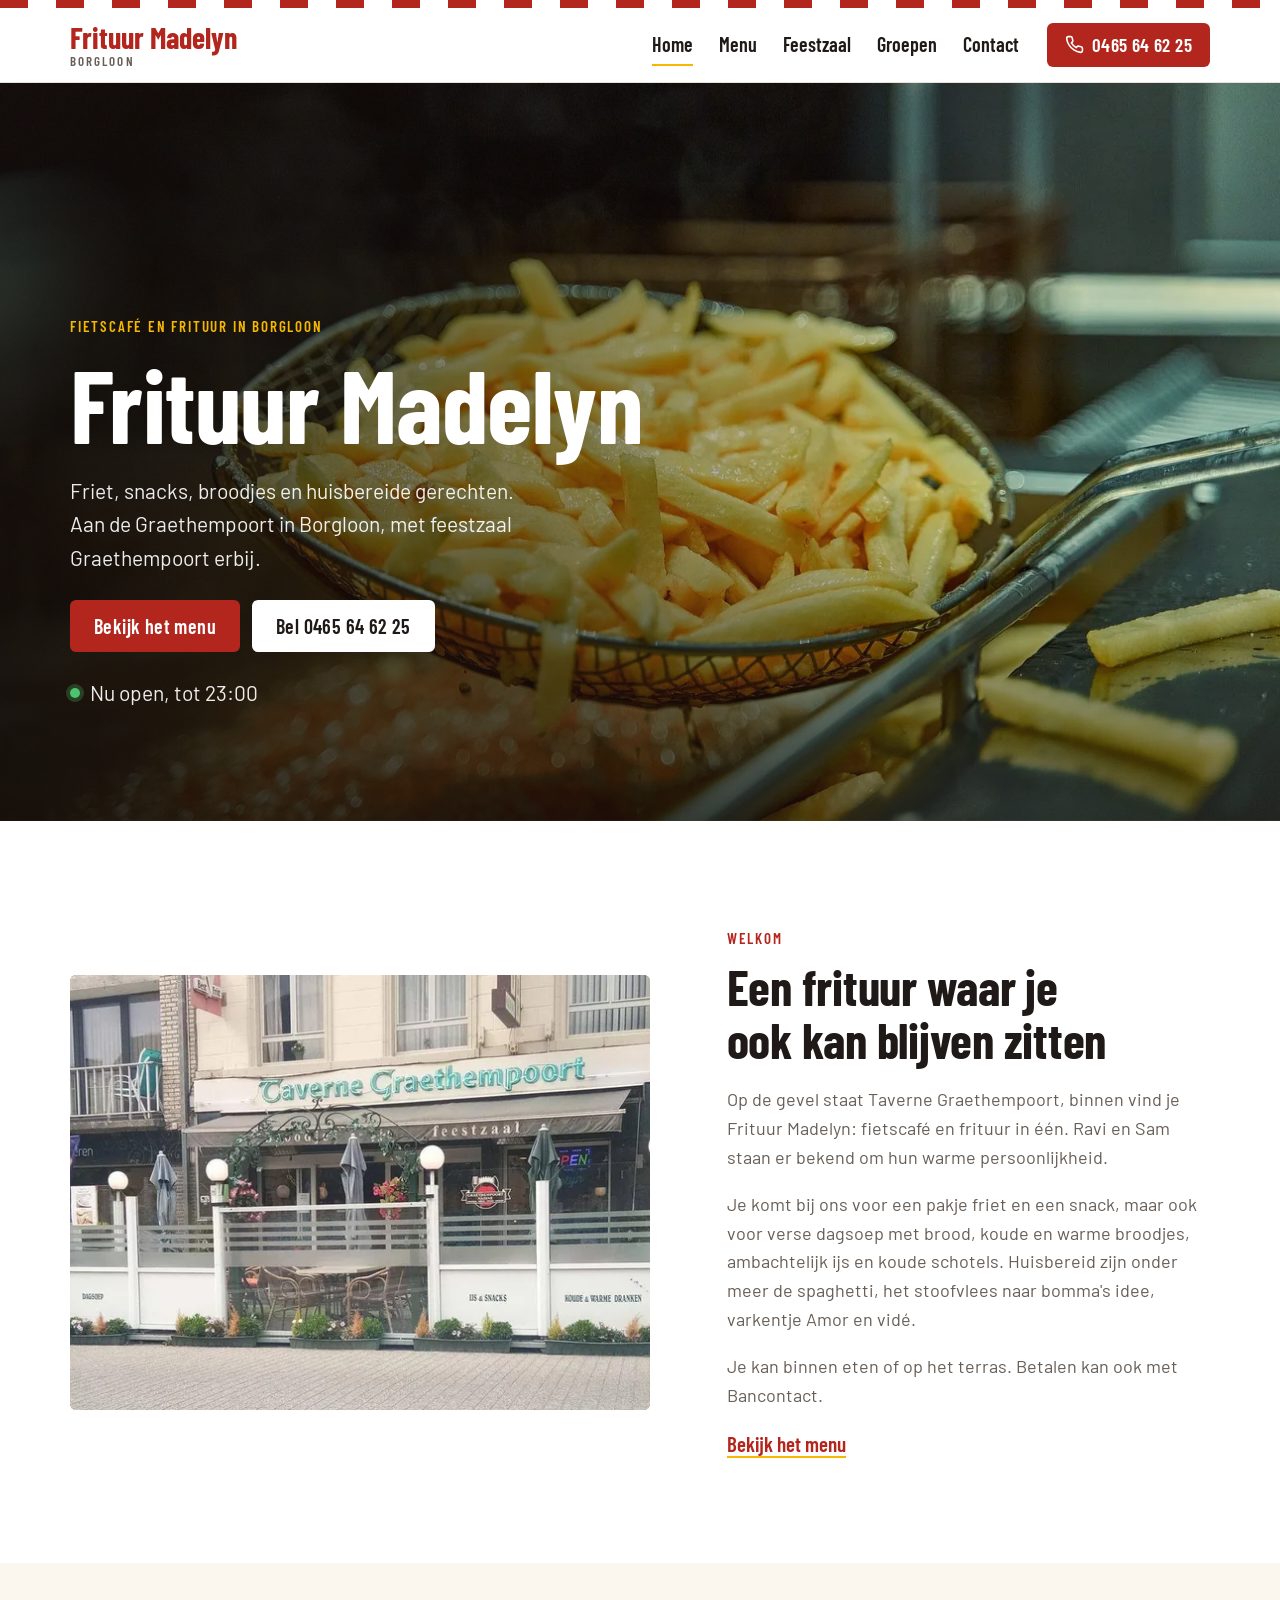
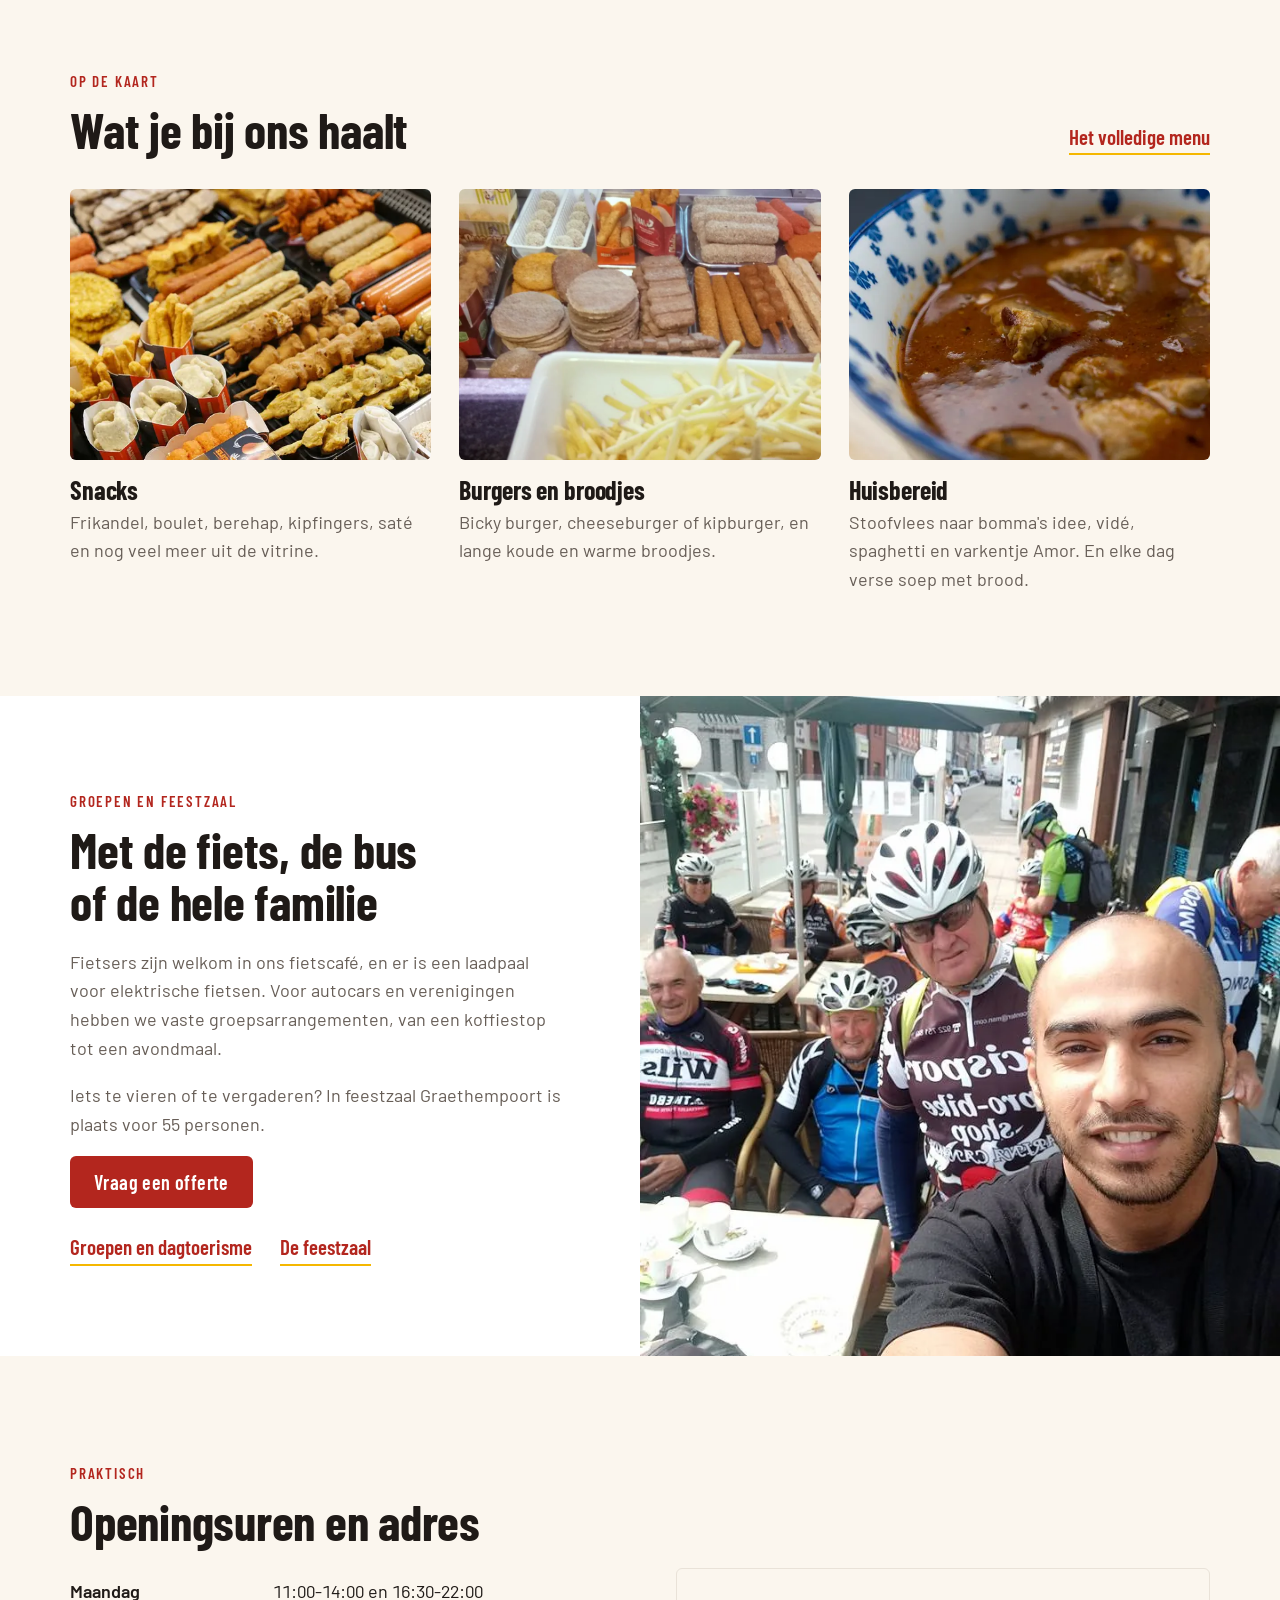
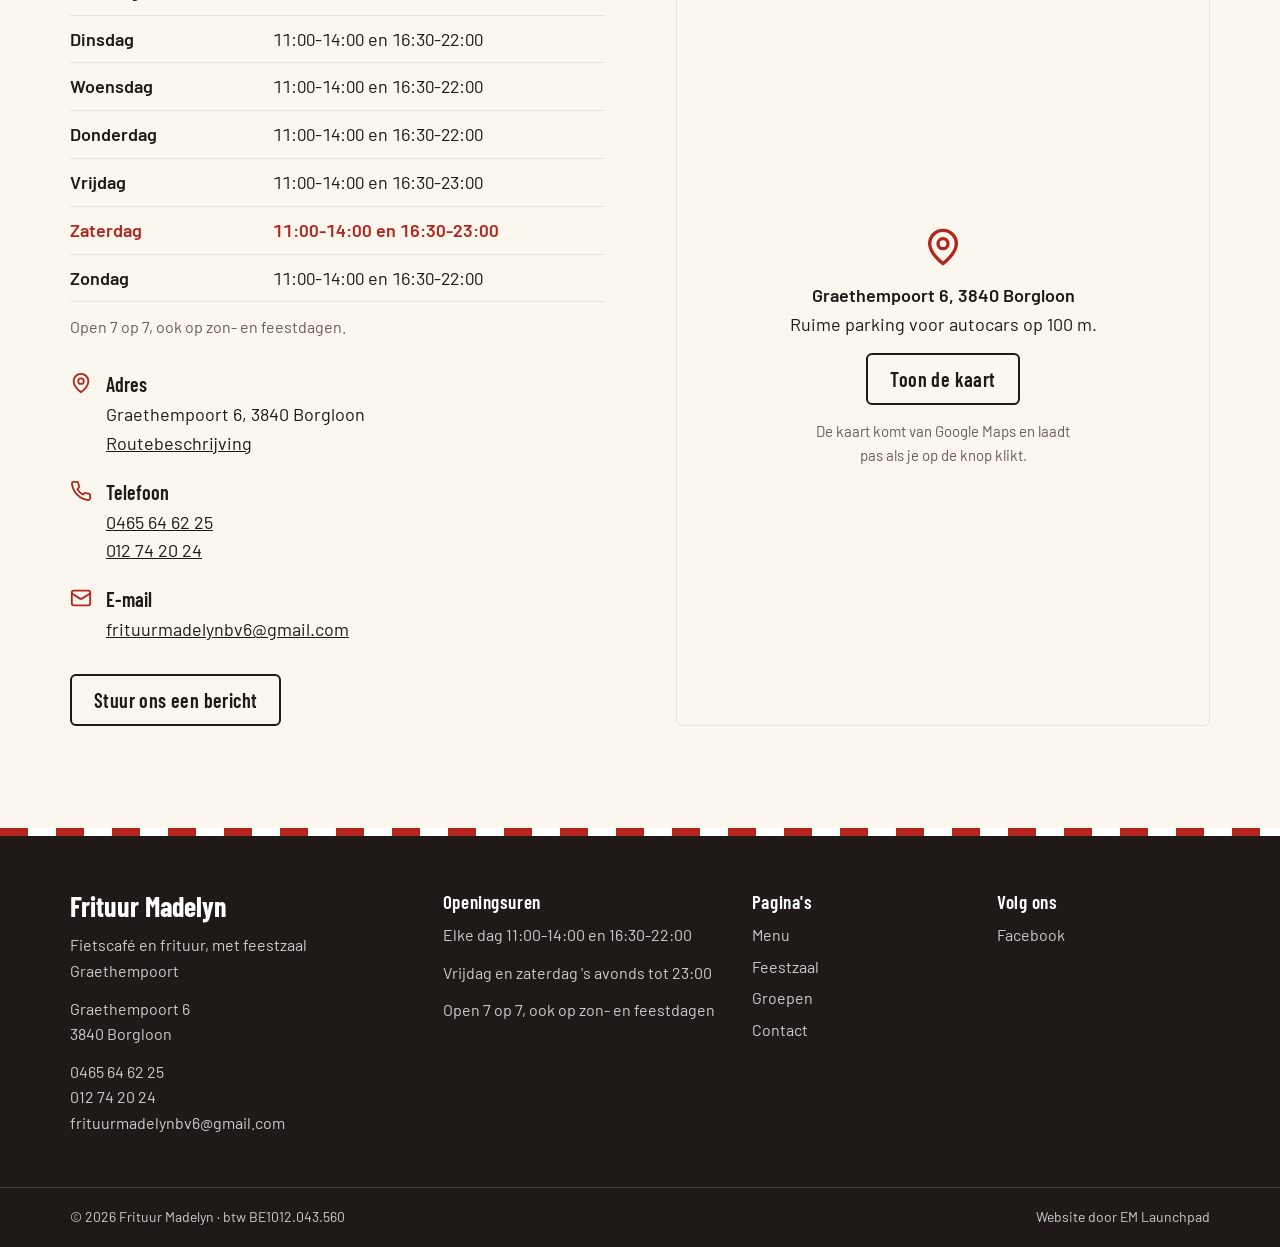
==== index.html @ 1dc6e22a "Make the site ready for go-live on Cloudflare Real details from the current frituurmadelyn.be (phone" ====
<!doctype html>
<html lang="nl-BE">
<head>
<meta charset="utf-8">
<meta name="viewport" content="width=device-width, initial-scale=1">
<title>Frituur Madelyn Borgloon | Fietscafé, frituur en feestzaal</title>
<meta name="description" content="Frituur Madelyn aan de Graethempoort in Borgloon: friet, snacks, broodjes en huisbereide gerechten. Fietscafé, groepen welkom en feestzaal voor 55 personen.">
<link rel="canonical" href="https://frituurmadelyn.be/">
<meta name="theme-color" content="#b3261e">

<meta property="og:type" content="website">
<meta property="og:locale" content="nl_BE">
<meta property="og:site_name" content="Frituur Madelyn">
<meta property="og:title" content="Frituur Madelyn Borgloon">
<meta property="og:description" content="Fietscafé en frituur aan de Graethempoort in Borgloon, met feestzaal Graethempoort.">
<meta property="og:url" content="https://frituurmadelyn.be/">
<meta property="og:image" content="https://frituurmadelyn.be/assets/img/og.jpg">
<meta property="og:image:width" content="1200">
<meta property="og:image:height" content="630">
<meta property="og:image:alt" content="De gevel van Taverne Graethempoort met het terras van Frituur Madelyn in Borgloon">
<meta name="twitter:card" content="summary_large_image">

<link rel="icon" href="/assets/img/favicon.svg" type="image/svg+xml">
<link rel="preload" href="/assets/fonts/barlow-condensed-700.woff2" as="font" type="font/woff2" crossorigin>
<link rel="preload" href="/assets/fonts/barlow-400.woff2" as="font" type="font/woff2" crossorigin>
<link rel="stylesheet" href="/assets/css/styles.css?v=20261026">

<script type="application/ld+json">
{
  "@context": "https://schema.org",
  "@type": "FastFoodRestaurant",
  "@id": "https://frituurmadelyn.be/#frituur",
  "name": "Frituur Madelyn",
  "alternateName": "Taverne Graethempoort",
  "description": "Fietscafé en frituur met feestzaal Graethempoort in Borgloon.",
  "url": "https://frituurmadelyn.be/",
  "telephone": "+32465646225",
  "email": "frituurmadelynbv6@gmail.com",
  "vatID": "BE1012043560",
  "image": "https://frituurmadelyn.be/assets/img/og.jpg",
  "servesCuisine": ["Belgisch", "Frituur"],
  "paymentAccepted": "Bancontact",
  "hasMenu": "https://frituurmadelyn.be/menu",
  "address": {
    "@type": "PostalAddress",
    "streetAddress": "Graethempoort 6",
    "postalCode": "3840",
    "addressLocality": "Borgloon",
    "addressRegion": "Limburg",
    "addressCountry": "BE"
  },
  "geo": { "@type": "GeoCoordinates", "latitude": 50.80338, "longitude": 5.34087 },
  "openingHoursSpecification": [
    { "@type": "OpeningHoursSpecification", "dayOfWeek": ["Monday", "Tuesday", "Wednesday", "Thursday", "Sunday"], "opens": "11:00", "closes": "14:00" },
    { "@type": "OpeningHoursSpecification", "dayOfWeek": ["Monday", "Tuesday", "Wednesday", "Thursday", "Sunday"], "opens": "16:30", "closes": "22:00" },
    { "@type": "OpeningHoursSpecification", "dayOfWeek": ["Friday", "Saturday"], "opens": "11:00", "closes": "14:00" },
    { "@type": "OpeningHoursSpecification", "dayOfWeek": ["Friday", "Saturday"], "opens": "16:30", "closes": "23:00" }
  ],
  "containsPlace": { "@id": "https://frituurmadelyn.be/feestzaal#zaal" },
  "sameAs": ["https://www.facebook.com/Madelyn-Frituur-Borgloon-317933245322579"]
}
</script>
</head>
<body>
<a class="skip" href="#inhoud">Naar de inhoud</a>
<div class="stripe" aria-hidden="true"></div>

<header class="site-header">
  <div class="wrap">
    <a class="logo" href="/">Frituur Madelyn<small>Borgloon</small></a>
    <nav class="nav" id="nav" aria-label="Hoofdmenu">
      <a href="/" aria-current="page">Home</a>
      <a href="/menu">Menu</a>
      <a href="/feestzaal">Feestzaal</a>
      <a href="/groepen">Groepen</a>
      <a href="/contact">Contact</a>
    </nav>
    <a class="btn btn-red header-call" href="tel:+32465646225" aria-label="Bel 0465 64 62 25">
      <svg viewBox="0 0 24 24" fill="none" stroke="currentColor" stroke-width="2" stroke-linecap="round" stroke-linejoin="round" aria-hidden="true"><path d="M22 16.92v3a2 2 0 0 1-2.18 2 19.79 19.79 0 0 1-8.63-3.07 19.5 19.5 0 0 1-6-6 19.79 19.79 0 0 1-3.07-8.67A2 2 0 0 1 4.11 2h3a2 2 0 0 1 2 1.72 12.84 12.84 0 0 0 .7 2.81 2 2 0 0 1-.45 2.11L8.09 9.91a16 16 0 0 0 6 6l1.27-1.27a2 2 0 0 1 2.11-.45 12.84 12.84 0 0 0 2.81.7A2 2 0 0 1 22 16.92z"/></svg>
      <span class="call-long">0465 64 62 25</span><span class="call-short">Bel</span>
    </a>
    <button class="menu-toggle" type="button" aria-controls="nav" aria-expanded="false" aria-label="Menu openen">
      <svg viewBox="0 0 24 24" fill="none" stroke="currentColor" stroke-width="2" stroke-linecap="round" aria-hidden="true"><line x1="4" x2="20" y1="6" y2="6"/><line x1="4" x2="20" y1="12" y2="12"/><line x1="4" x2="20" y1="18" y2="18"/></svg>
    </button>
  </div>
</header>

<main id="inhoud">

  <section class="hero">
    <img src="/assets/img/friet-friteuse-1600.webp"
         srcset="/assets/img/friet-friteuse-800.webp 800w, /assets/img/friet-friteuse-1600.webp 1600w"
         sizes="(max-width: 760px) 180vw, 100vw" width="1600" height="1067"
         alt="Een frietmand vol friet die net uit de friteuse komt" fetchpriority="high">
    <div class="wrap">
      <p class="label">Fietscafé en frituur in Borgloon</p>
      <h1>Frituur Madelyn</h1>
      <p>Friet, snacks, broodjes en huisbereide gerechten. Aan de Graethempoort in Borgloon, met feestzaal Graethempoort erbij.</p>
      <div class="buttons">
        <a class="btn btn-red" href="/menu">Bekijk het menu</a>
        <a class="btn btn-white" href="tel:+32465646225">Bel 0465 64 62 25</a>
      </div>
      <p class="status" data-today><span class="dot" aria-hidden="true"></span><span>Elke dag open, ook op zon- en feestdagen</span></p>
    </div>
  </section>

  <section class="section">
    <div class="wrap intro">
      <div class="photo fade">
        <img src="/assets/img/gevel-graethempoort.webp"
             srcset="/assets/img/gevel-graethempoort-800.webp 800w, /assets/img/gevel-graethempoort.webp 1100w"
             sizes="(max-width: 900px) 100vw, 600px" width="1100" height="603" loading="lazy"
             alt="De gevel van Taverne Graethempoort aan de Graethempoort in Borgloon, met het terras en de luifel met feestzaal">
      </div>
      <div class="fade">
        <p class="label">Welkom</p>
        <h2>Een frituur waar je ook kan blijven zitten</h2>
        <p>Op de gevel staat Taverne Graethempoort, binnen vind je Frituur Madelyn: fietscafé en frituur in één. Ravi en Sam staan er bekend om hun warme persoonlijkheid.</p>
        <p>Je komt bij ons voor een pakje friet en een snack, maar ook voor verse dagsoep met brood, koude en warme broodjes, ambachtelijk ijs en koude schotels. Huisbereid zijn onder meer de spaghetti, het stoofvlees naar bomma's idee, varkentje Amor en vidé.</p>
        <p>Je kan binnen eten of op het terras. Betalen kan ook met Bancontact.</p>
        <a class="more" href="/menu">Bekijk het menu</a>
      </div>
    </div>
  </section>

  <section class="section soft">
    <div class="wrap">
      <div class="head-row fade">
        <div>
          <p class="label">Op de kaart</p>
          <h2>Wat je bij ons haalt</h2>
        </div>
        <a class="more" href="/menu">Het volledige menu</a>
      </div>
      <div class="dishes">
        <article class="dish fade">
          <div class="photo">
            <img src="/assets/img/snackvitrine-800.webp"
                 srcset="/assets/img/snackvitrine-800.webp 800w, /assets/img/snackvitrine-1600.webp 1600w"
                 sizes="(max-width: 760px) 100vw, 360px" width="800" height="402" loading="lazy"
                 alt="Een snackvitrine met kroketten, saté, worsten en kipfingers">
          </div>
          <h3>Snacks</h3>
          <p>Frikandel, boulet, berehap, kipfingers, saté en nog veel meer uit de vitrine.</p>
        </article>
        <article class="dish fade">
          <div class="photo">
            <img src="/assets/img/toog-hamburgers.webp" width="800" height="600" loading="lazy"
                 alt="Platte hamburgers, kroketten en frikandellen in de vitrine aan onze toog, met een bak friet ervoor">
          </div>
          <h3>Burgers en broodjes</h3>
          <p>Bicky burger, cheeseburger of kipburger, en lange koude en warme broodjes.</p>
        </article>
        <article class="dish fade">
          <div class="photo">
            <img src="/assets/img/stoofvlees-800.webp"
                 srcset="/assets/img/stoofvlees-800.webp 800w, /assets/img/stoofvlees-1600.webp 1600w"
                 sizes="(max-width: 760px) 100vw, 360px" width="800" height="450" loading="lazy"
                 alt="Een kom met stukken vlees in saus">
          </div>
          <h3>Huisbereid</h3>
          <p>Stoofvlees naar bomma's idee, vidé, spaghetti en varkentje Amor. En elke dag verse soep met brood.</p>
        </article>
      </div>
    </div>
  </section>

  <section class="party">
    <div class="text fade">
      <p class="label">Groepen en feestzaal</p>
      <h2>Met de fiets, de bus of de hele familie</h2>
      <p>Fietsers zijn welkom in ons fietscafé, en er is een laadpaal voor elektrische fietsen. Voor autocars en verenigingen hebben we vaste groepsarrangementen, van een koffiestop tot een avondmaal.</p>
      <p>Iets te vieren of te vergaderen? In feestzaal Graethempoort is plaats voor 55 personen.</p>
      <div class="buttons">
        <a class="btn btn-red" href="/contact#formulier">Vraag een offerte</a>
      </div>
      <div class="links">
        <a class="more" href="/groepen">Groepen en dagtoerisme</a>
        <a class="more" href="/feestzaal">De feestzaal</a>
      </div>
    </div>
    <div class="photo">
      <img src="/assets/img/fietsers-terras.webp" width="720" height="960" loading="lazy"
           sizes="(max-width: 900px) 100vw, 50vw"
           alt="Een selfie op het terras van Frituur Madelyn: iemand van de zaak met een groep fietsers met helm">
    </div>
  </section>

  <section class="section soft" id="contact">
    <div class="wrap">
      <p class="label fade">Praktisch</p>
      <h2 class="fade">Openingsuren en adres</h2>
      <div class="contact">
        <div class="fade">
          <table class="hours" data-hours aria-label="Openingsuren">
            <tr><th scope="row">Maandag</th><td>11:00-14:00 en 16:30-22:00</td></tr>
            <tr><th scope="row">Dinsdag</th><td>11:00-14:00 en 16:30-22:00</td></tr>
            <tr><th scope="row">Woensdag</th><td>11:00-14:00 en 16:30-22:00</td></tr>
            <tr><th scope="row">Donderdag</th><td>11:00-14:00 en 16:30-22:00</td></tr>
            <tr><th scope="row">Vrijdag</th><td>11:00-14:00 en 16:30-23:00</td></tr>
            <tr><th scope="row">Zaterdag</th><td>11:00-14:00 en 16:30-23:00</td></tr>
            <tr><th scope="row">Zondag</th><td>11:00-14:00 en 16:30-22:00</td></tr>
          </table>
          <p class="hours-note">Open 7 op 7, ook op zon- en feestdagen.</p>
          <div class="facts">
            <div class="fact">
              <svg viewBox="0 0 24 24" fill="none" stroke="currentColor" stroke-width="2" stroke-linecap="round" stroke-linejoin="round" aria-hidden="true"><path d="M20 10c0 6-8 12-8 12s-8-6-8-12a8 8 0 0 1 16 0Z"/><circle cx="12" cy="10" r="3"/></svg>
              <div><b>Adres</b><span>Graethempoort 6, 3840 Borgloon</span><br>
                <a href="https://www.google.com/maps/dir/?api=1&amp;destination=Graethempoort+6+3840+Borgloon" rel="noopener">Routebeschrijving</a></div>
            </div>
            <div class="fact">
              <svg viewBox="0 0 24 24" fill="none" stroke="currentColor" stroke-width="2" stroke-linecap="round" stroke-linejoin="round" aria-hidden="true"><path d="M22 16.92v3a2 2 0 0 1-2.18 2 19.79 19.79 0 0 1-8.63-3.07 19.5 19.5 0 0 1-6-6 19.79 19.79 0 0 1-3.07-8.67A2 2 0 0 1 4.11 2h3a2 2 0 0 1 2 1.72 12.84 12.84 0 0 0 .7 2.81 2 2 0 0 1-.45 2.11L8.09 9.91a16 16 0 0 0 6 6l1.27-1.27a2 2 0 0 1 2.11-.45 12.84 12.84 0 0 0 2.81.7A2 2 0 0 1 22 16.92z"/></svg>
              <div><b>Telefoon</b><a href="tel:+32465646225">0465 64 62 25</a><br><a href="tel:+3212742024">012 74 20 24</a></div>
            </div>
            <div class="fact">
              <svg viewBox="0 0 24 24" fill="none" stroke="currentColor" stroke-width="2" stroke-linecap="round" stroke-linejoin="round" aria-hidden="true"><rect width="20" height="16" x="2" y="4" rx="2"/><path d="m22 7-8.97 5.7a1.94 1.94 0 0 1-2.06 0L2 7"/></svg>
              <div><b>E-mail</b><a href="mailto:frituurmadelynbv6@gmail.com">frituurmadelynbv6@gmail.com</a></div>
            </div>
          </div>
          <div class="buttons" style="margin-top: 30px">
            <a class="btn btn-line" href="/contact#formulier">Stuur ons een bericht</a>
          </div>
        </div>
        <div class="map fade" data-map="https://maps.google.com/maps?q=Graethempoort%206%2C%203840%20Borgloon&amp;z=16&amp;output=embed" data-map-title="Kaart: Frituur Madelyn, Graethempoort 6, Borgloon">
          <div class="map-cover">
            <svg viewBox="0 0 24 24" fill="none" stroke="currentColor" stroke-width="2" stroke-linecap="round" stroke-linejoin="round" aria-hidden="true"><path d="M20 10c0 6-8 12-8 12s-8-6-8-12a8 8 0 0 1 16 0Z"/><circle cx="12" cy="10" r="3"/></svg>
            <p><b>Graethempoort 6, 3840 Borgloon</b><br>Ruime parking voor autocars op 100 m.</p>
            <button class="btn btn-line" type="button" data-map-load>Toon de kaart</button>
            <p class="small">De kaart komt van Google Maps en laadt pas als je op de knop klikt.</p>
          </div>
        </div>
      </div>
    </div>
  </section>

</main>

<footer class="site-footer">
  <div class="stripe" aria-hidden="true"></div>
  <div class="wrap">
    <div>
      <a class="logo" href="/">Frituur Madelyn</a>
      <p>Fietscafé en frituur, met feestzaal Graethempoort</p>
      <p>Graethempoort 6<br>3840 Borgloon</p>
      <p><a href="tel:+32465646225">0465 64 62 25</a><br><a href="tel:+3212742024">012 74 20 24</a><br><a href="mailto:frituurmadelynbv6@gmail.com">frituurmadelynbv6@gmail.com</a></p>
    </div>
    <div>
      <h2 class="footer-title">Openingsuren</h2>
      <p>Elke dag 11:00-14:00 en 16:30-22:00</p>
      <p>Vrijdag en zaterdag 's avonds tot 23:00</p>
      <p>Open 7 op 7, ook op zon- en feestdagen</p>
    </div>
    <div>
      <h2 class="footer-title">Pagina's</h2>
      <ul>
        <li><a href="/menu">Menu</a></li>
        <li><a href="/feestzaal">Feestzaal</a></li>
        <li><a href="/groepen">Groepen</a></li>
        <li><a href="/contact">Contact</a></li>
      </ul>
    </div>
    <div>
      <h2 class="footer-title">Volg ons</h2>
      <ul>
        <li><a href="https://www.facebook.com/Madelyn-Frituur-Borgloon-317933245322579" rel="noopener">Facebook</a></li>
      </ul>
    </div>
  </div>
  <div class="legal">
    <div class="wrap">
      <span>© <span data-year>2026</span> Frituur Madelyn · btw BE1012.043.560</span>
      <span>Website door EM Launchpad</span>
    </div>
  </div>
</footer>

<script src="/assets/js/main.js?v=20261026"></script>
</body>
</html>
---- assets/css/styles.css ----
/* Frituur Madelyn, Borgloon
   Eén stylesheet voor de hele site. Kleuren en lettertypes staan bovenaan. */

/* ---------- lettertypes (lokaal, Barlow onder SIL Open Font License) ---------- */
@font-face { font-family: "Barlow"; font-style: normal; font-weight: 400; font-display: swap; src: url("../fonts/barlow-400.woff2") format("woff2"); }
@font-face { font-family: "Barlow"; font-style: normal; font-weight: 500; font-display: swap; src: url("../fonts/barlow-500.woff2") format("woff2"); }
@font-face { font-family: "Barlow"; font-style: normal; font-weight: 600; font-display: swap; src: url("../fonts/barlow-600.woff2") format("woff2"); }
@font-face { font-family: "Barlow Condensed"; font-style: normal; font-weight: 600; font-display: swap; src: url("../fonts/barlow-condensed-600.woff2") format("woff2"); }
@font-face { font-family: "Barlow Condensed"; font-style: normal; font-weight: 700; font-display: swap; src: url("../fonts/barlow-condensed-700.woff2") format("woff2"); }

:root {
  --red: #b3261e;
  --red-dark: #8f1d17;
  --yellow: #f5b700;
  --ink: #1f1a17;
  --muted: #675e57;
  --line: #e9e2d8;
  --bg: #ffffff;
  --soft: #fbf6ee;
  --photo: #c9a46a;            /* kleur achter een foto die (nog) niet laadt */

  --head: "Barlow Condensed", "Arial Narrow", Arial, sans-serif;
  --body: "Barlow", "Segoe UI", Arial, sans-serif;

  --wrap: 1140px;
  --radius: 6px;
  --header: 74px;
}

/* ---------- basis ---------- */
*, *::before, *::after { box-sizing: border-box; }
html { scroll-behavior: smooth; -webkit-text-size-adjust: 100%; scroll-padding-top: calc(var(--header) + 16px); }
body {
  margin: 0;
  background: var(--bg);
  color: var(--ink);
  font-family: var(--body);
  font-size: 18px;
  line-height: 1.6;
  -webkit-font-smoothing: antialiased;
}
img { display: block; max-width: 100%; height: auto; }
a { color: var(--red); }
a:hover { color: var(--red-dark); }
h1, h2, h3 {
  font-family: var(--head);
  font-weight: 700;
  line-height: 1.05;
  letter-spacing: -0.005em;
  margin: 0 0 .4em;
  text-wrap: balance;
}
h2 { font-size: clamp(34px, 4.2vw, 50px); }
h3 { font-size: 26px; }
p { margin: 0 0 1em; }
:focus-visible { outline: 3px solid var(--yellow); outline-offset: 2px; }

.wrap { width: min(var(--wrap), 100% - 40px); margin-inline: auto; }
.section { padding: clamp(56px, 8vw, 104px) 0; }
.soft { background: var(--soft); }
.label {
  display: inline-block;
  font-family: var(--head);
  font-weight: 600;
  font-size: 15px;
  letter-spacing: .12em;
  text-transform: uppercase;
  color: var(--red);
  margin-bottom: 10px;
}
.lead { font-size: 20px; color: var(--muted); max-width: 60ch; }
.small { font-size: 15px; color: var(--muted); }
.skip { position: absolute; left: -999px; }
.skip:focus { left: 12px; top: 12px; z-index: 100; background: #fff; padding: 8px 14px; }

/* rood-wit luifelstreepje */
.stripe {
  height: 8px;
  background: repeating-linear-gradient(90deg, var(--red) 0 28px, #fff 28px 56px);
}

/* ---------- knoppen ---------- */
.btn {
  display: inline-flex;
  align-items: center;
  gap: 8px;
  padding: 13px 22px;
  border-radius: var(--radius);
  border: 2px solid transparent;
  font-family: var(--head);
  font-weight: 600;
  font-size: 20px;
  letter-spacing: .02em;
  text-decoration: none;
  line-height: 1.1;
  cursor: pointer;
  transition: background .2s, color .2s, border-color .2s;
}
.btn svg { width: 19px; height: 19px; flex: none; }
.btn-red { background: var(--red); color: #fff; }
.btn-red:hover { background: var(--red-dark); color: #fff; }
.btn-white { background: #fff; color: var(--ink); }
.btn-white:hover { background: var(--yellow); color: var(--ink); }
.btn-line { background: transparent; border-color: var(--ink); color: var(--ink); }
.btn-line:hover { background: var(--ink); color: #fff; }
.buttons { display: flex; flex-wrap: wrap; gap: 12px; }

.more {
  font-family: var(--head);
  font-weight: 600;
  font-size: 21px;
  text-decoration: none;
  border-bottom: 2px solid var(--yellow);
}
.more:hover { border-color: var(--red); }
.links { display: flex; flex-wrap: wrap; gap: 10px 28px; margin-top: 22px; }

/* ---------- header ---------- */
.site-header {
  position: sticky;
  top: 0;
  z-index: 20;
  background: #fff;
  border-bottom: 1px solid var(--line);
}
.site-header .wrap { display: flex; align-items: center; gap: 28px; height: var(--header); }
.logo {
  font-family: var(--head);
  font-weight: 700;
  font-size: 30px;
  color: var(--red);
  text-decoration: none;
  margin-right: auto;
  line-height: 1;
}
.logo small {
  display: block;
  font-size: 13px;
  font-weight: 600;
  letter-spacing: .16em;
  text-transform: uppercase;
  color: var(--muted);
  margin-top: 3px;
}
.nav { display: flex; gap: 26px; }
.nav a {
  font-family: var(--head);
  font-weight: 600;
  font-size: 20px;
  color: var(--ink);
  text-decoration: none;
  padding: 4px 0;
  border-bottom: 2px solid transparent;
}
.nav a:hover, .nav a[aria-current="page"] { border-color: var(--yellow); }
.header-call { padding: 10px 16px; font-size: 19px; white-space: nowrap; }
.call-short { display: none; }
.menu-toggle {
  display: none;
  background: none;
  border: 0;
  padding: 8px;
  cursor: pointer;
  color: var(--ink);
}
.menu-toggle svg { width: 28px; height: 28px; }

/* ---------- hero (home) ---------- */
.hero {
  position: relative;
  min-height: min(82vh, 760px);
  display: flex;
  align-items: flex-end;
  color: #fff;
  background: var(--photo);
  overflow: hidden;
}
.hero > img {
  position: absolute;
  inset: 0;
  width: 100%;
  height: 100%;
  object-fit: cover;
  animation: settle 1.8s ease-out both;
}
@keyframes settle { from { transform: scale(1.06); } to { transform: none; } }
.hero::after {
  content: "";
  position: absolute;
  inset: 0;
  background:
    linear-gradient(90deg, rgba(20, 14, 10, .78) 0%, rgba(20, 14, 10, .45) 45%, rgba(20, 14, 10, .05) 80%),
    linear-gradient(0deg, rgba(20, 14, 10, .55), transparent 45%);
}
.hero .wrap { position: relative; z-index: 1; padding-bottom: clamp(48px, 8vw, 90px); padding-top: 120px; }
.hero .label { color: var(--yellow); font-size: 15px; max-width: none; }
.hero h1 { font-size: clamp(54px, 8.4vw, 104px); margin-bottom: 16px; }
.hero p { font-size: 21px; max-width: 38ch; color: rgba(255, 255, 255, .92); }
.hero .buttons { margin-top: 26px; }
.status {
  display: flex;
  align-items: center;
  gap: 10px;
  margin-top: 24px;
  font-size: 17px;
  color: rgba(255, 255, 255, .9);
}
.hero .status { max-width: none; }
.status .dot { width: 10px; height: 10px; border-radius: 50%; background: #9a9088; flex: none; }
.status.is-open .dot { background: #4cc46d; box-shadow: 0 0 0 4px rgba(76, 196, 109, .25); }

/* ---------- foto's ---------- */
.photo { background: var(--photo); border-radius: var(--radius); overflow: hidden; margin: 0; }
.photo img { width: 100%; height: 100%; object-fit: cover; transition: transform .6s ease; }
.photo.missing img { visibility: hidden; }
figure { margin: 0; }
figcaption { font-size: 15px; color: var(--muted); margin-top: 10px; }

/* ---------- welkom ---------- */
.intro { display: grid; grid-template-columns: 6fr 5fr; gap: clamp(32px, 6vw, 80px); align-items: center; }
.intro .photo { aspect-ratio: 4 / 3; }
.intro .photo img { object-position: 62% 50%; }
.intro p:not(.label) { color: var(--muted); max-width: 54ch; }

/* ---------- favorieten ---------- */
.head-row { display: flex; justify-content: space-between; align-items: end; gap: 20px; flex-wrap: wrap; margin-bottom: 34px; }
.head-row h2 { margin: 0; }
.dishes { display: grid; grid-template-columns: repeat(3, 1fr); gap: 28px; }
.dish .photo { aspect-ratio: 4 / 3; margin-bottom: 16px; }
.dish:hover .photo img { transform: scale(1.04); }
.dish h3 { margin-bottom: 4px; }
.dish p { color: var(--muted); margin: 0; }

/* ---------- band met foto (groepen en feestzaal) ---------- */
.party { display: grid; grid-template-columns: minmax(0, 1fr) min(50%, 720px); background: #fff; container-type: inline-size; }
/* de tekst begint op dezelfde lijn als de .wrap van de andere secties */
.party .text { padding: clamp(48px, 7vw, 96px) clamp(20px, 6vw, 80px) clamp(48px, 7vw, 96px) max(20px, calc(50cqw - var(--wrap) / 2)); align-self: center; }
.party .text p:not(.label) { color: var(--muted); max-width: 54ch; }
.party .photo { position: relative; border-radius: 0; min-height: 460px; }
.party .photo img { position: absolute; inset: 0; object-position: 50% 38%; }

/* ---------- openingsuren & contact ---------- */
.contact { display: grid; grid-template-columns: 1fr 1fr; gap: clamp(32px, 6vw, 72px); align-items: start; }
.hours { width: 100%; border-collapse: collapse; margin-bottom: 12px; font-variant-numeric: tabular-nums; }
.hours th, .hours td { text-align: left; padding: 9px 0; border-bottom: 1px solid var(--line); font-weight: 400; }
.hours th { font-weight: 600; width: 38%; }
.hours tr.today th, .hours tr.today td { color: var(--red); font-weight: 700; }
.hours-note { font-size: 16px; color: var(--muted); margin-bottom: 28px; }
.facts { display: grid; gap: 18px; }
.fact { display: flex; gap: 14px; }
.fact svg { width: 22px; height: 22px; color: var(--red); flex: none; margin-top: 4px; }
.fact b { display: block; font-family: var(--head); font-size: 20px; font-weight: 600; }
.fact a, .fact span { color: var(--ink); }
.fact small { color: var(--muted); font-size: 15px; }

/* kaart: laadt pas na een klik, zodat Google niets meekrijgt zolang je niet kijkt */
.map { position: relative; border-radius: var(--radius); overflow: hidden; background: var(--soft); border: 1px solid var(--line); aspect-ratio: 4 / 3.4; }
.map iframe { position: absolute; inset: 0; width: 100%; height: 100%; border: 0; display: block; }
.map-cover { height: 100%; display: flex; flex-direction: column; align-items: center; justify-content: center; text-align: center; padding: 28px; gap: 14px; }
.map-cover svg { width: 40px; height: 40px; color: var(--red); }
.map-cover p { margin: 0; }
.map-cover .small { max-width: 34ch; }
.contact .map { align-self: stretch; aspect-ratio: auto; min-height: 420px; }

/* ---------- subpagina's: brede foto bovenaan ---------- */
.banner {
  position: relative;
  min-height: 320px;
  display: flex;
  align-items: flex-end;
  color: #fff;
  background: var(--photo);
  overflow: hidden;
}
.banner > img { position: absolute; inset: 0; width: 100%; height: 100%; object-fit: cover; }
.banner::after { content: ""; position: absolute; inset: 0; background: linear-gradient(0deg, rgba(20, 14, 10, .78), rgba(20, 14, 10, .2)); }
.banner .wrap { position: relative; z-index: 1; padding: 100px 0 38px; }
.banner h1 { font-size: clamp(50px, 7vw, 84px); margin: 0; }
.banner p { margin: 6px 0 0; font-size: 20px; color: rgba(255, 255, 255, .92); }

/* ---------- subpagina's: tekst naast een foto ---------- */
.page-head { background: var(--soft); border-bottom: 1px solid var(--line); }
.page-head .wrap { display: grid; grid-template-columns: 6fr 5fr; gap: clamp(28px, 5vw, 72px); align-items: center; padding: clamp(40px, 6vw, 80px) 0; }
.page-head h1 { font-size: clamp(48px, 6.4vw, 82px); margin-bottom: 16px; }
.page-head .lead { margin-bottom: 26px; }
.page-head .photo { aspect-ratio: 4 / 3; }
.page-head .photo.tall { width: 100%; aspect-ratio: 5 / 6; max-height: 560px; }
.page-head .photo.tall img { object-position: 50% 30%; }
.page-head .photo.gevel img { object-position: 50% 45%; }
.page-head.plain .wrap { grid-template-columns: 1fr; padding: clamp(36px, 5vw, 64px) 0 clamp(28px, 4vw, 44px); }
.page-head.plain + .section { padding-top: clamp(40px, 5vw, 64px); }

/* ---------- menukaart ---------- */
.jump {
  position: sticky;
  top: var(--header);
  z-index: 10;
  background: #fff;
  border-bottom: 1px solid var(--line);
}
.jump .wrap {
  display: flex;
  gap: 22px;
  overflow-x: auto;
  width: 100%;
  padding: 14px max(20px, calc((100% - var(--wrap)) / 2));
  scroll-padding-inline: 20px;
  scrollbar-width: none;
}
.jump .wrap::-webkit-scrollbar { display: none; }
.jump a {
  flex: none;
  font-family: var(--head);
  font-weight: 600;
  font-size: 19px;
  color: var(--ink);
  text-decoration: none;
  border-bottom: 2px solid transparent;
}
.jump a[aria-current="true"] { border-color: var(--yellow); }
@media (hover: hover) { .jump a:hover { border-color: var(--yellow); } }
.menu-page { padding-bottom: 90px; }
.note { padding: 18px 24px; background: var(--soft); border-left: 4px solid var(--yellow); border-radius: var(--radius); }
.note p { margin: 0; }
.menu-page > .note { margin-top: 40px; }
.price-note { font-size: 20px; }
.price-note strong { font-family: var(--head); font-size: 22px; font-weight: 600; }
.menu-group { padding-top: 52px; scroll-margin-top: 10px; }
.menu-group h2 { font-size: 40px; margin-bottom: 6px; }
.menu-group h3 { font-size: 24px; margin: 30px 0 4px; }
.menu-group > p { color: var(--muted); margin-bottom: 14px; }
.menu-list {
  list-style: none;
  padding: 0;
  margin: 0;
  display: grid;
  grid-template-columns: repeat(3, 1fr);
  column-gap: 44px;
}
.menu-list li { padding: 11px 0; border-bottom: 1px solid var(--line); font-weight: 500; }
.menu-list small { display: block; color: var(--muted); font-size: 15px; font-weight: 400; }
/* oude gsm-foto: niet groter tonen dan nodig, bijschrift ernaast */
.menu-photo { margin-top: 56px; display: grid; grid-template-columns: minmax(0, 760px) minmax(200px, 1fr); gap: 28px; align-items: end; }
.menu-photo figcaption { margin: 0; max-width: 30ch; }
.menu-photo .photo { aspect-ratio: 16 / 7; }
.also { display: grid; grid-template-columns: 1fr 1fr; gap: 10px 44px; }

/* prijslijst (groepen) en lijnen met prijs */
.items { display: grid; grid-template-columns: 1fr; }
.item { display: flex; justify-content: space-between; gap: 16px; padding: 13px 0; border-bottom: 1px solid var(--line); margin: 0; }
.item span { font-weight: 500; }
.item small { display: block; color: var(--muted); font-size: 16px; font-weight: 400; }
.item b { font-weight: 600; font-variant-numeric: tabular-nums; white-space: nowrap; }
.prices h3 { margin-top: 34px; }
.prices h3:first-child { margin-top: 0; }

/* ---------- feestzaal en groepen ---------- */
.cols { display: grid; grid-template-columns: 6fr 5fr; gap: clamp(32px, 6vw, 80px); }
.cols > div > h2 { margin-top: 56px; }
.cols > div > h2:first-child { margin-top: 0; }
.cols > div > p { color: var(--muted); max-width: 62ch; }
.ticks { list-style: none; padding: 0; margin: 0 0 1em; }
.ticks li { padding: 9px 0 9px 30px; border-bottom: 1px solid var(--line); position: relative; }
.ticks li::before {
  content: "";
  position: absolute;
  left: 2px;
  top: 17px;
  width: 12px;
  height: 7px;
  border-left: 3px solid var(--red);
  border-bottom: 3px solid var(--red);
  transform: rotate(-45deg);
}
.ticks.two { display: grid; grid-template-columns: 1fr 1fr; column-gap: 32px; }
.spec { display: grid; grid-template-columns: max-content 1fr; margin: 0 0 1em; }
.spec dt, .spec dd { padding: 12px 0; border-bottom: 1px solid var(--line); }
.spec dt { font-family: var(--head); font-weight: 600; font-size: 20px; padding-right: 28px; line-height: 1.4; }
.spec dd { margin: 0; color: var(--ink); }
.faq details { border-bottom: 1px solid var(--line); }
.faq summary { cursor: pointer; font-weight: 600; list-style: none; display: flex; justify-content: space-between; gap: 16px; padding: 14px 0; }
.faq summary::-webkit-details-marker { display: none; }
.faq summary::after { content: "+"; flex: none; font-family: var(--head); font-size: 28px; line-height: .9; color: var(--red); transition: transform .2s; }
.faq details[open] summary::after { transform: rotate(45deg); }
.faq details p { color: var(--muted); margin: 0 0 14px; }
.callout { background: var(--ink); color: #fff; padding: 34px; border-radius: var(--radius); align-self: start; position: sticky; top: calc(var(--header) + 24px); }
.callout h2 { font-size: 36px; }
.callout p { color: rgba(255, 255, 255, .8); }
.callout a:not(.btn) { color: #fff; }
.callout .buttons { margin: 22px 0 18px; }
.callout ul { list-style: none; padding: 0; margin: 0; display: grid; gap: 4px; }
.callout li { color: rgba(255, 255, 255, .8); }
.callout .btn-red:hover { background: var(--yellow); color: var(--ink); }

/* ---------- contactpagina ---------- */
.contact-page { display: grid; grid-template-columns: 7fr 5fr; gap: clamp(32px, 5vw, 64px); align-items: start; }
.choice { margin-bottom: 22px; }
.choice p { margin: 0; }
.choice strong { font-family: var(--head); font-size: 22px; font-weight: 600; display: block; margin-bottom: 2px; }
.contact-form {
  background: #fff;
  border: 1px solid var(--line);
  border-radius: var(--radius);
  padding: 8px;
  min-height: 120px;
}
.form-frame {
  display: block;
  width: 100%;
  border: 0;
  min-height: 640px;
  background: #fff;
  border-radius: var(--radius);
}
.contact-form:has(iframe) { border: 0; padding: 0; }
.form-fallback { padding: 22px 20px; margin: 0; }
.privacy { font-size: 15px; color: var(--muted); margin: 12px 0 0; }
.contact-page h2 { font-size: 36px; }
.contact-info .facts { margin-bottom: 36px; }
.contact-info h3 { font-size: 26px; margin-bottom: 8px; }

/* ---------- footer ---------- */
.site-footer { background: var(--ink); color: rgba(255, 255, 255, .78); font-size: 16px; }
.site-footer .wrap { display: grid; grid-template-columns: 1.6fr 1.3fr 1fr 1fr; gap: 32px; padding: 56px 0 40px; }
.site-footer .logo { color: #fff; font-size: 28px; display: inline-block; margin-bottom: 12px; }
.site-footer p { margin: 0 0 12px; }
.footer-title { font-family: var(--head); font-size: 19px; font-weight: 600; color: #fff; margin: 0 0 10px; letter-spacing: .03em; }
.site-footer ul { list-style: none; padding: 0; margin: 0; display: grid; gap: 6px; }
.site-footer a { color: rgba(255, 255, 255, .78); text-decoration: none; }
.site-footer a:hover { color: var(--yellow); }
.legal { border-top: 1px solid rgba(255, 255, 255, .14); }
.legal .wrap { display: flex; justify-content: space-between; flex-wrap: wrap; gap: 10px; padding: 18px 0; font-size: 14px; }

/* ---------- rustig inschuiven bij scrollen ---------- */
.js .fade { opacity: 0; transform: translateY(16px); transition: opacity .7s ease, transform .7s ease; }
.js .fade.in { opacity: 1; transform: none; }

/* ---------- smallere schermen ---------- */
@media (max-width: 1080px) {
  .site-header .wrap { gap: 20px; }
  .nav { gap: 20px; }
}
@media (max-width: 960px) {
  .nav {
    display: none;
    position: absolute;
    top: var(--header);
    left: 0;
    right: 0;
    flex-direction: column;
    gap: 0;
    background: #fff;
    border-bottom: 1px solid var(--line);
    box-shadow: 0 12px 24px rgba(31, 26, 23, .08);
    padding: 6px 20px 14px;
  }
  .nav.open { display: flex; }
  .nav a { padding: 12px 0; border-bottom: 1px solid var(--line); font-size: 22px; }
  .nav a:last-child { border-bottom: 0; }
  .nav a[aria-current="page"] { color: var(--red); border-color: var(--line); }
  .menu-toggle { display: block; }
  .site-header .wrap { gap: 10px; }
}
@media (max-width: 900px) {
  .intro, .contact, .cols, .page-head .wrap, .contact-page { grid-template-columns: 1fr; }
  .dishes { gap: 18px; }
  .party { grid-template-columns: 1fr; }
  .party .text { padding-left: 20px; }
  .party .photo { min-height: 420px; order: -1; }
  .menu-list { grid-template-columns: 1fr 1fr; column-gap: 28px; }
  .site-footer .wrap { grid-template-columns: 1fr 1fr; }
  .callout { position: static; }
  .page-head .photo.tall { aspect-ratio: 4 / 3; max-height: none; }
}
@media (max-width: 760px) {
  body { font-size: 17px; }
  .call-long { display: none; }
  .call-short { display: inline; }
  .header-call { padding: 10px 14px; }
  .logo { font-size: 27px; }
  .dishes { grid-template-columns: 1fr; }
  .hero p { font-size: 19px; }
  /* op een smal scherm loopt de tekst over de volle breedte: overal donkerder */
  .hero::after { background: linear-gradient(0deg, rgba(20, 14, 10, .88) 0%, rgba(20, 14, 10, .74) 50%, rgba(20, 14, 10, .62) 100%); }
  .hero .label { text-shadow: 0 1px 3px rgba(0, 0, 0, .6); }
  .site-footer .wrap { grid-template-columns: 1fr; }
  .also, .ticks.two { grid-template-columns: 1fr; }
  .menu-photo { grid-template-columns: 1fr; gap: 10px; }
  .menu-photo .photo { aspect-ratio: 16 / 10; }
  .map, .contact .map { aspect-ratio: auto; min-height: 0; }
  .map.loaded { aspect-ratio: 4 / 3.6; }
  .map-cover { padding: 20px; gap: 10px; }
  .callout { padding: 28px 22px; }
  .contact-form { padding: 0; border: 0; }
  .form-fallback { border: 1px solid var(--line); border-radius: var(--radius); }
}
@media (max-width: 480px) {
  .menu-list { column-gap: 20px; }
  .menu-list.long { grid-template-columns: 1fr; }
  .menu-list li { font-size: 16px; }
  .spec { grid-template-columns: 1fr; }
  .spec dt { border-bottom: 0; padding-bottom: 0; }
  .spec dd { padding-top: 2px; }
  .btn { font-size: 19px; padding: 12px 18px; }
}
@media (prefers-reduced-motion: reduce) {
  html { scroll-behavior: auto; }
  .hero > img { animation: none; }
  .js .fade { opacity: 1; transform: none; transition: none; }
  .photo img, .faq summary::after { transition: none; }
}
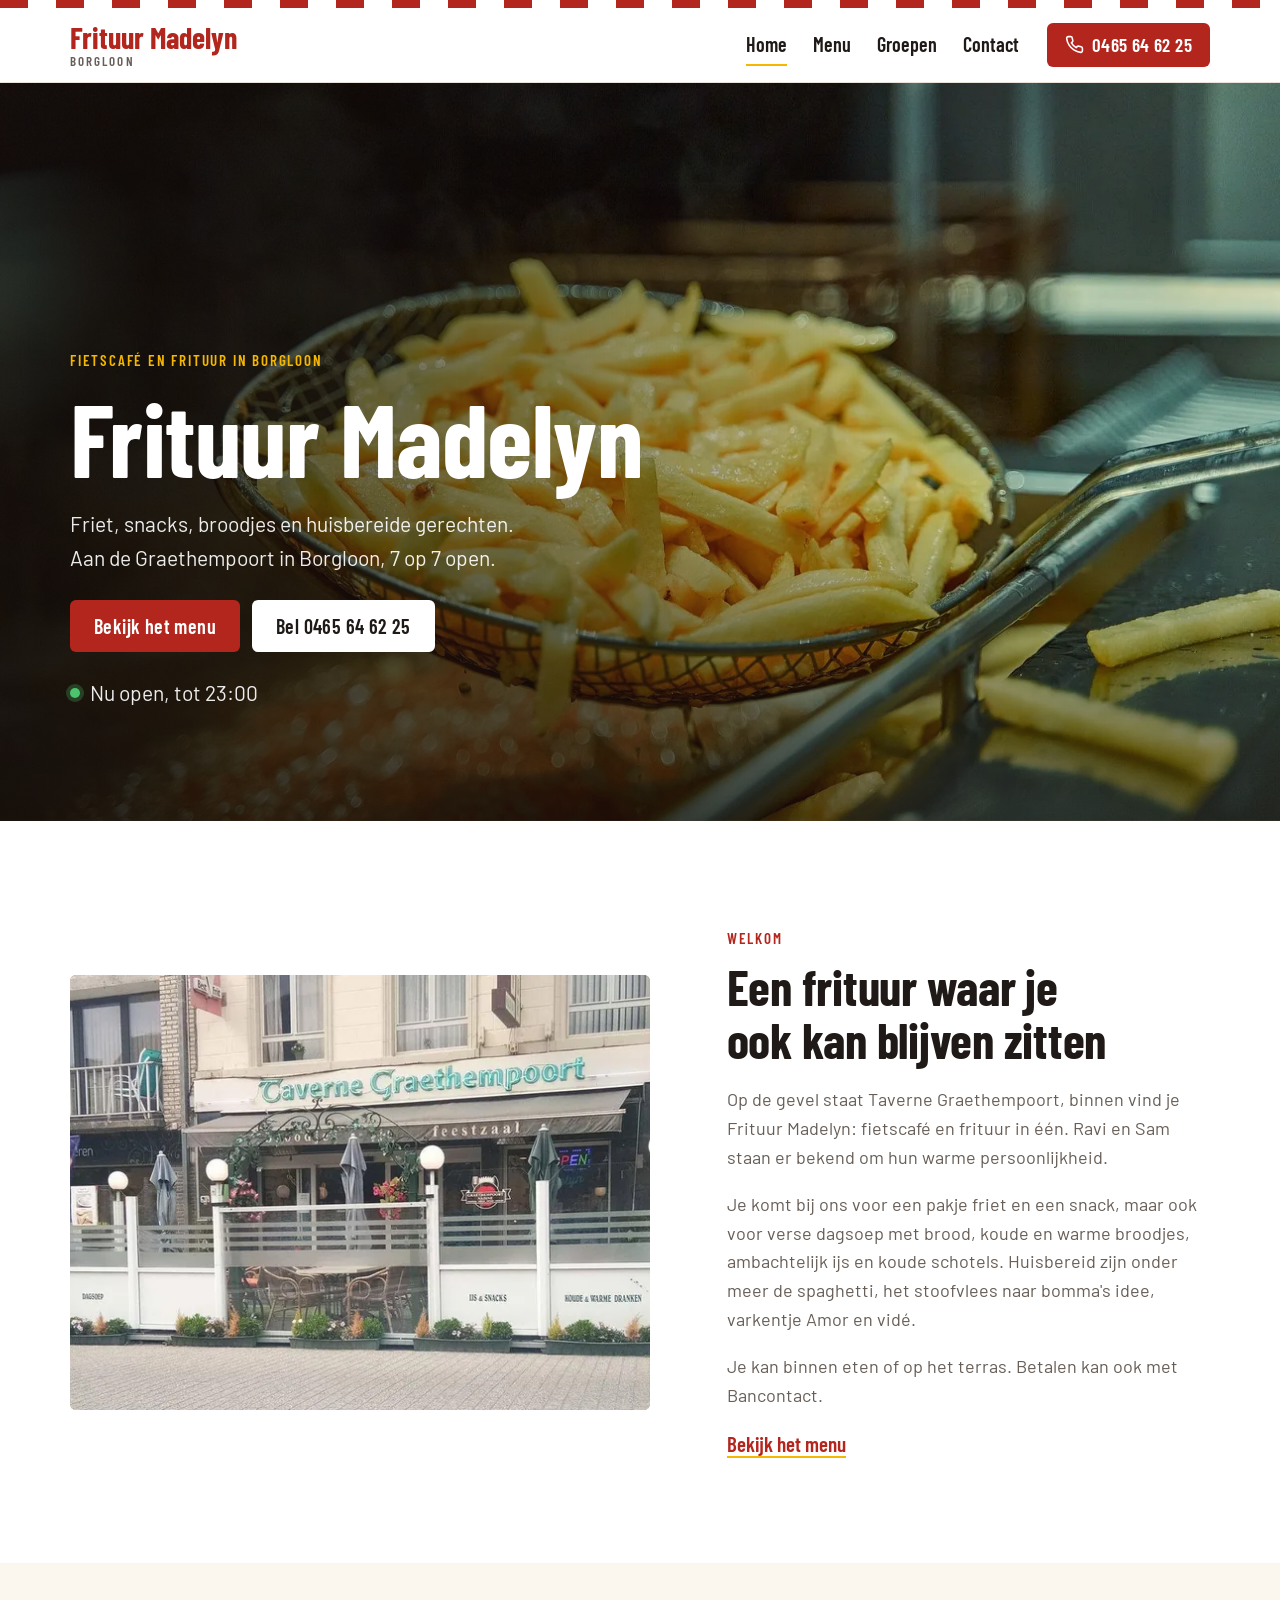
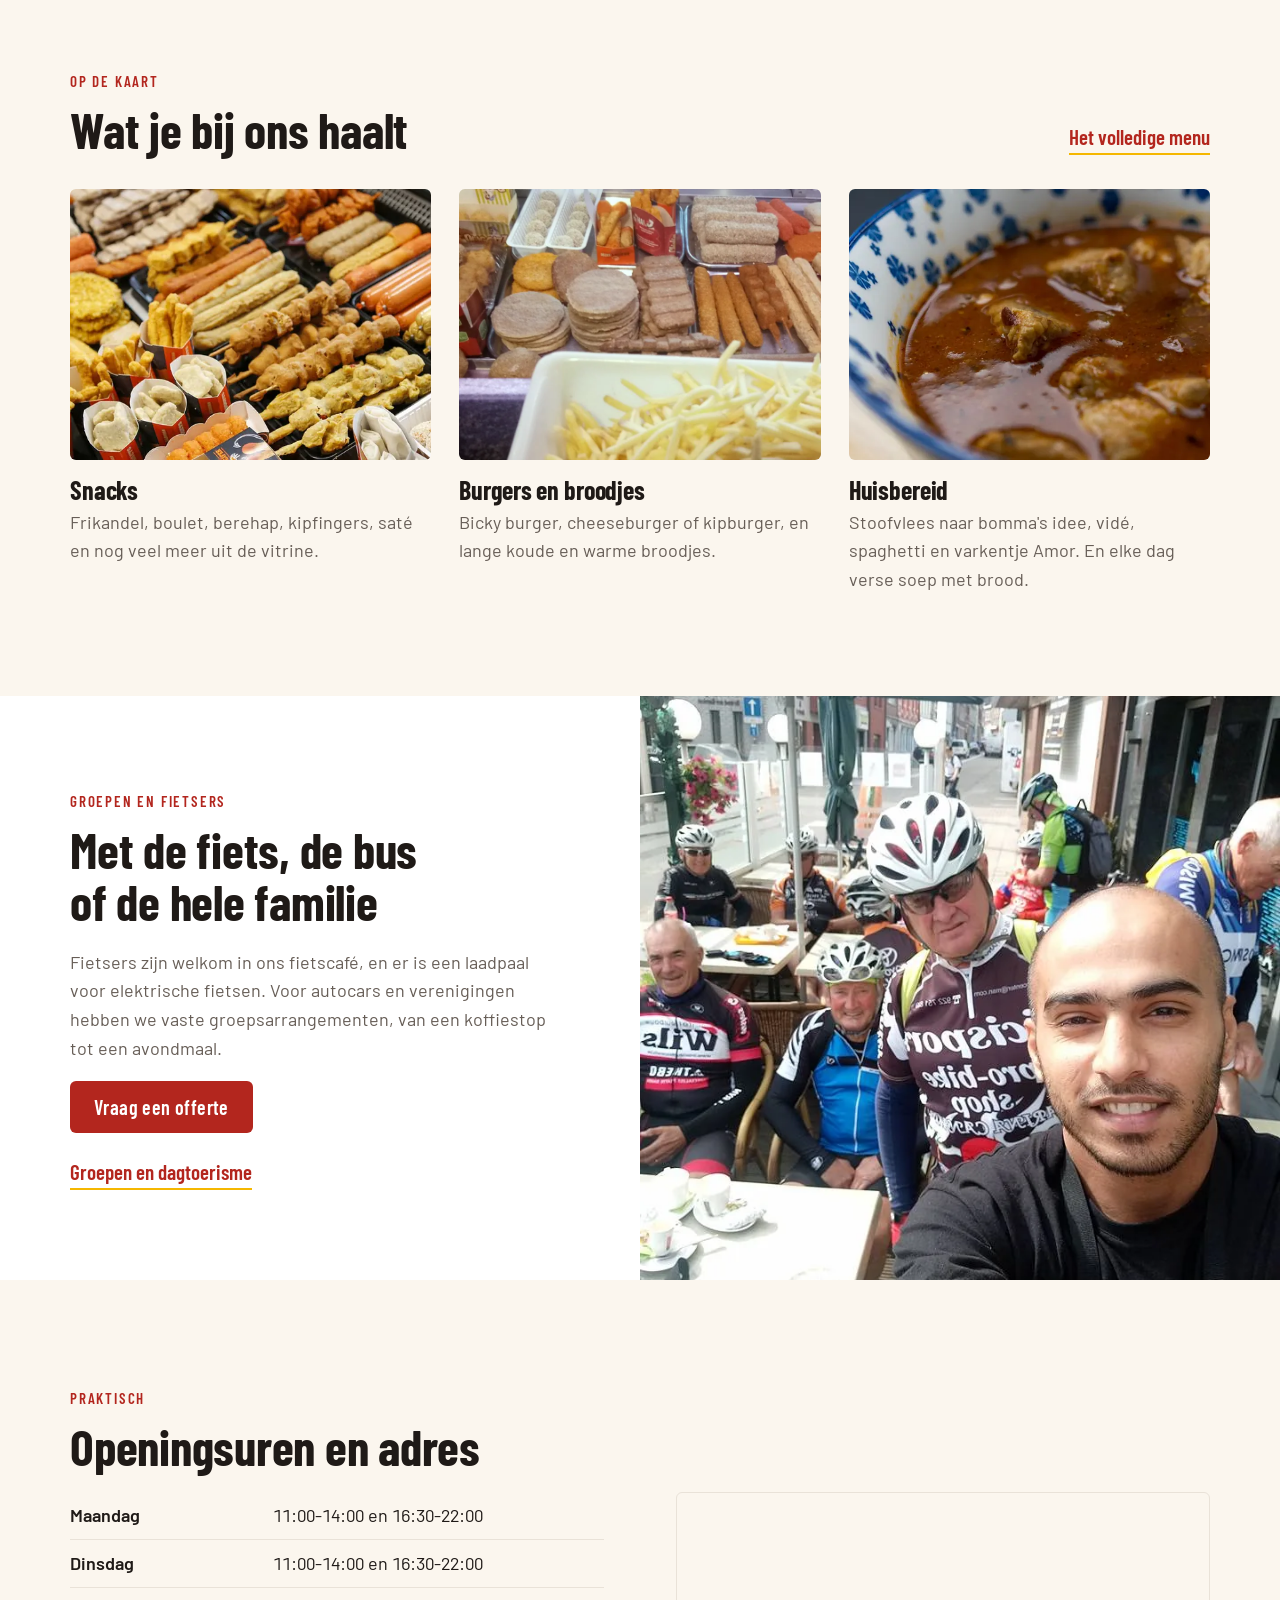
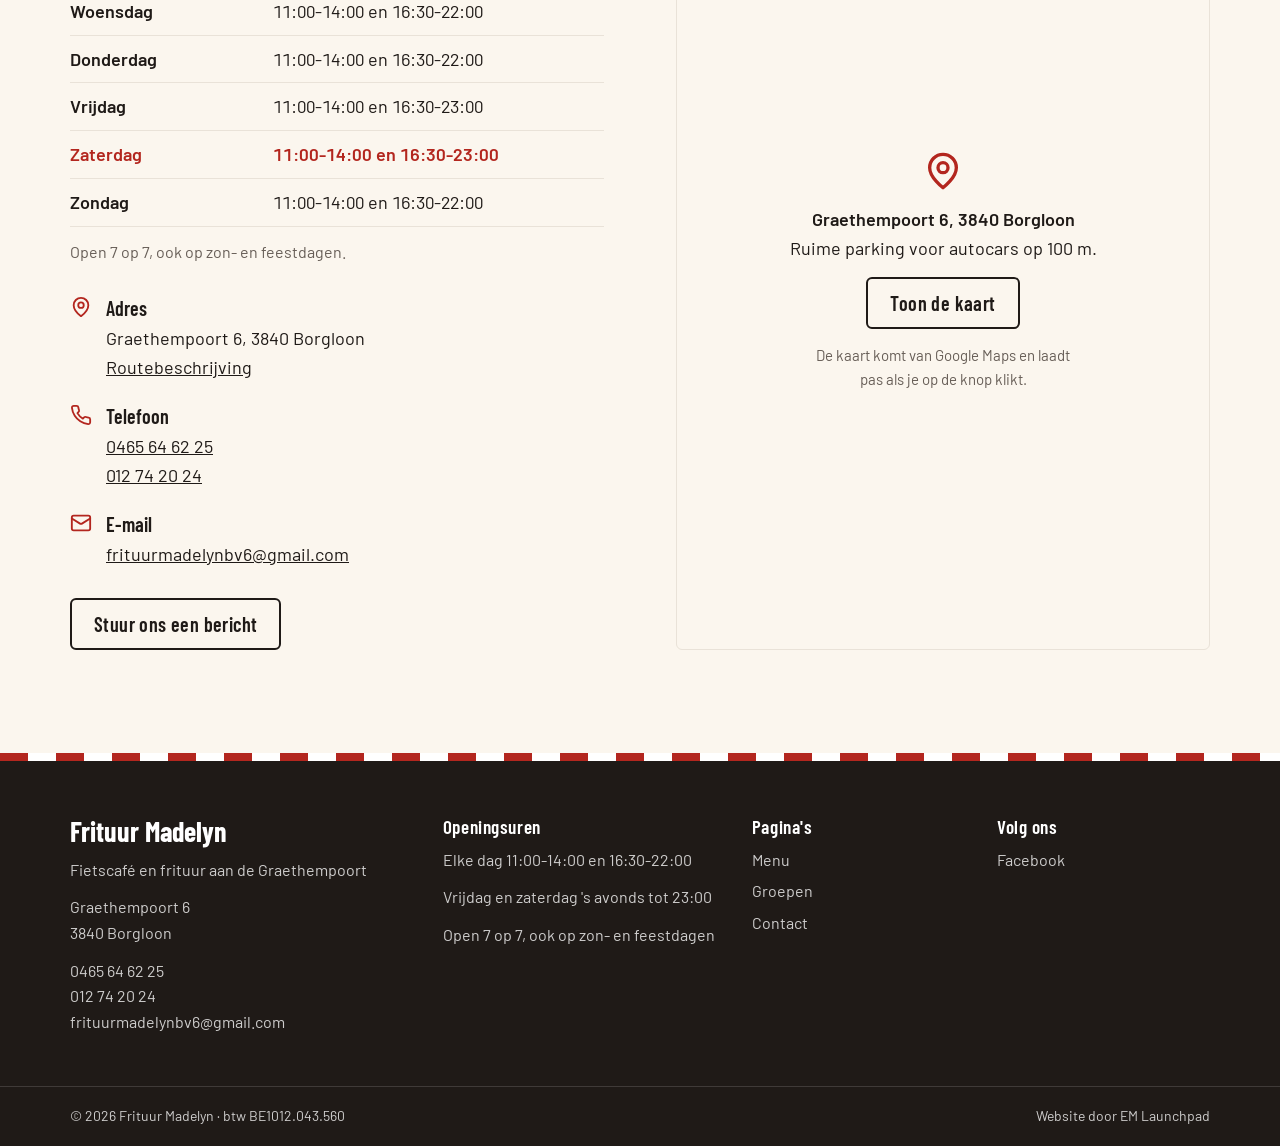
==== commit 0879a0ea: "Remove the party hall: Madelyn no longer offers it The feestzaal page, its photo, nav and footer lin" ====
--- a/index.html
+++ b/index.html
@@ -3,8 +3,8 @@
 <head>
 <meta charset="utf-8">
 <meta name="viewport" content="width=device-width, initial-scale=1">
-<title>Frituur Madelyn Borgloon | Fietscafé, frituur en feestzaal</title>
-<meta name="description" content="Frituur Madelyn aan de Graethempoort in Borgloon: friet, snacks, broodjes en huisbereide gerechten. Fietscafé, groepen welkom en feestzaal voor 55 personen.">
+<title>Frituur Madelyn Borgloon | Fietscafé en frituur</title>
+<meta name="description" content="Frituur Madelyn aan de Graethempoort in Borgloon: friet, snacks, broodjes en huisbereide gerechten. Fietscafé, groepen en fietsers welkom.">
 <link rel="canonical" href="https://frituurmadelyn.be/">
 <meta name="theme-color" content="#b3261e">
 
@@ -12,7 +12,7 @@
 <meta property="og:locale" content="nl_BE">
 <meta property="og:site_name" content="Frituur Madelyn">
 <meta property="og:title" content="Frituur Madelyn Borgloon">
-<meta property="og:description" content="Fietscafé en frituur aan de Graethempoort in Borgloon, met feestzaal Graethempoort.">
+<meta property="og:description" content="Fietscafé en frituur aan de Graethempoort in Borgloon.">
 <meta property="og:url" content="https://frituurmadelyn.be/">
 <meta property="og:image" content="https://frituurmadelyn.be/assets/img/og.jpg">
 <meta property="og:image:width" content="1200">
@@ -32,7 +32,7 @@
   "@id": "https://frituurmadelyn.be/#frituur",
   "name": "Frituur Madelyn",
   "alternateName": "Taverne Graethempoort",
-  "description": "Fietscafé en frituur met feestzaal Graethempoort in Borgloon.",
+  "description": "Fietscafé en frituur aan de Graethempoort in Borgloon.",
   "url": "https://frituurmadelyn.be/",
   "telephone": "+32465646225",
   "email": "frituurmadelynbv6@gmail.com",
@@ -56,7 +56,6 @@
     { "@type": "OpeningHoursSpecification", "dayOfWeek": ["Friday", "Saturday"], "opens": "11:00", "closes": "14:00" },
     { "@type": "OpeningHoursSpecification", "dayOfWeek": ["Friday", "Saturday"], "opens": "16:30", "closes": "23:00" }
   ],
-  "containsPlace": { "@id": "https://frituurmadelyn.be/feestzaal#zaal" },
   "sameAs": ["https://www.facebook.com/Madelyn-Frituur-Borgloon-317933245322579"]
 }
 </script>
@@ -71,7 +70,6 @@
     <nav class="nav" id="nav" aria-label="Hoofdmenu">
       <a href="/" aria-current="page">Home</a>
       <a href="/menu">Menu</a>
-      <a href="/feestzaal">Feestzaal</a>
       <a href="/groepen">Groepen</a>
       <a href="/contact">Contact</a>
     </nav>
@@ -95,7 +93,7 @@
     <div class="wrap">
       <p class="label">Fietscafé en frituur in Borgloon</p>
       <h1>Frituur Madelyn</h1>
-      <p>Friet, snacks, broodjes en huisbereide gerechten. Aan de Graethempoort in Borgloon, met feestzaal Graethempoort erbij.</p>
+      <p>Friet, snacks, broodjes en huisbereide gerechten. Aan de Graethempoort in Borgloon, 7 op 7 open.</p>
       <div class="buttons">
         <a class="btn btn-red" href="/menu">Bekijk het menu</a>
         <a class="btn btn-white" href="tel:+32465646225">Bel 0465 64 62 25</a>
@@ -110,7 +108,7 @@
         <img src="/assets/img/gevel-graethempoort.webp"
              srcset="/assets/img/gevel-graethempoort-800.webp 800w, /assets/img/gevel-graethempoort.webp 1100w"
              sizes="(max-width: 900px) 100vw, 600px" width="1100" height="603" loading="lazy"
-             alt="De gevel van Taverne Graethempoort aan de Graethempoort in Borgloon, met het terras en de luifel met feestzaal">
+             alt="De gevel van Taverne Graethempoort aan de Graethempoort in Borgloon, met het terras en de luifel">
       </div>
       <div class="fade">
         <p class="label">Welkom</p>
@@ -167,16 +165,14 @@
 
   <section class="party">
     <div class="text fade">
-      <p class="label">Groepen en feestzaal</p>
+      <p class="label">Groepen en fietsers</p>
       <h2>Met de fiets, de bus of de hele familie</h2>
       <p>Fietsers zijn welkom in ons fietscafé, en er is een laadpaal voor elektrische fietsen. Voor autocars en verenigingen hebben we vaste groepsarrangementen, van een koffiestop tot een avondmaal.</p>
-      <p>Iets te vieren of te vergaderen? In feestzaal Graethempoort is plaats voor 55 personen.</p>
       <div class="buttons">
         <a class="btn btn-red" href="/contact#formulier">Vraag een offerte</a>
       </div>
       <div class="links">
         <a class="more" href="/groepen">Groepen en dagtoerisme</a>
-        <a class="more" href="/feestzaal">De feestzaal</a>
       </div>
     </div>
     <div class="photo">
@@ -240,7 +236,7 @@
   <div class="wrap">
     <div>
       <a class="logo" href="/">Frituur Madelyn</a>
-      <p>Fietscafé en frituur, met feestzaal Graethempoort</p>
+      <p>Fietscafé en frituur aan de Graethempoort</p>
       <p>Graethempoort 6<br>3840 Borgloon</p>
       <p><a href="tel:+32465646225">0465 64 62 25</a><br><a href="tel:+3212742024">012 74 20 24</a><br><a href="mailto:frituurmadelynbv6@gmail.com">frituurmadelynbv6@gmail.com</a></p>
     </div>
@@ -254,7 +250,6 @@
       <h2 class="footer-title">Pagina's</h2>
       <ul>
         <li><a href="/menu">Menu</a></li>
-        <li><a href="/feestzaal">Feestzaal</a></li>
         <li><a href="/groepen">Groepen</a></li>
         <li><a href="/contact">Contact</a></li>
       </ul>
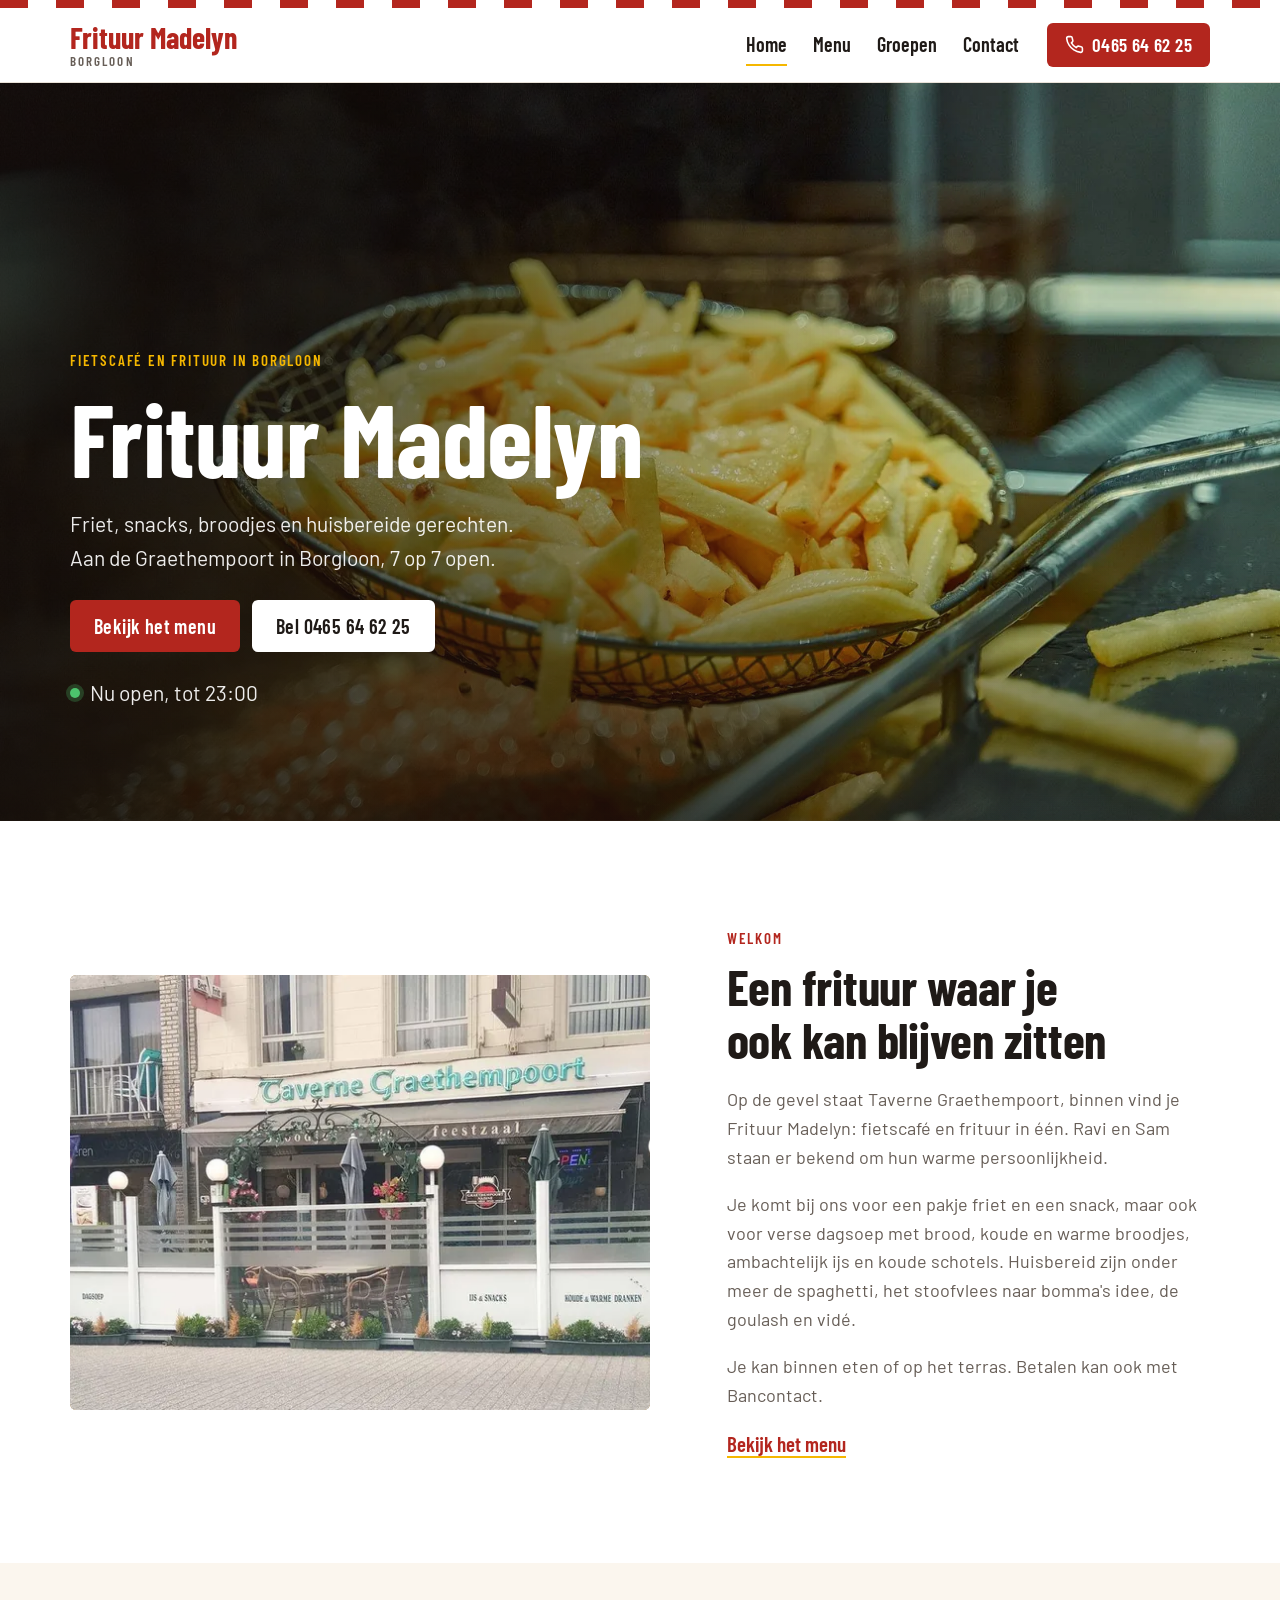
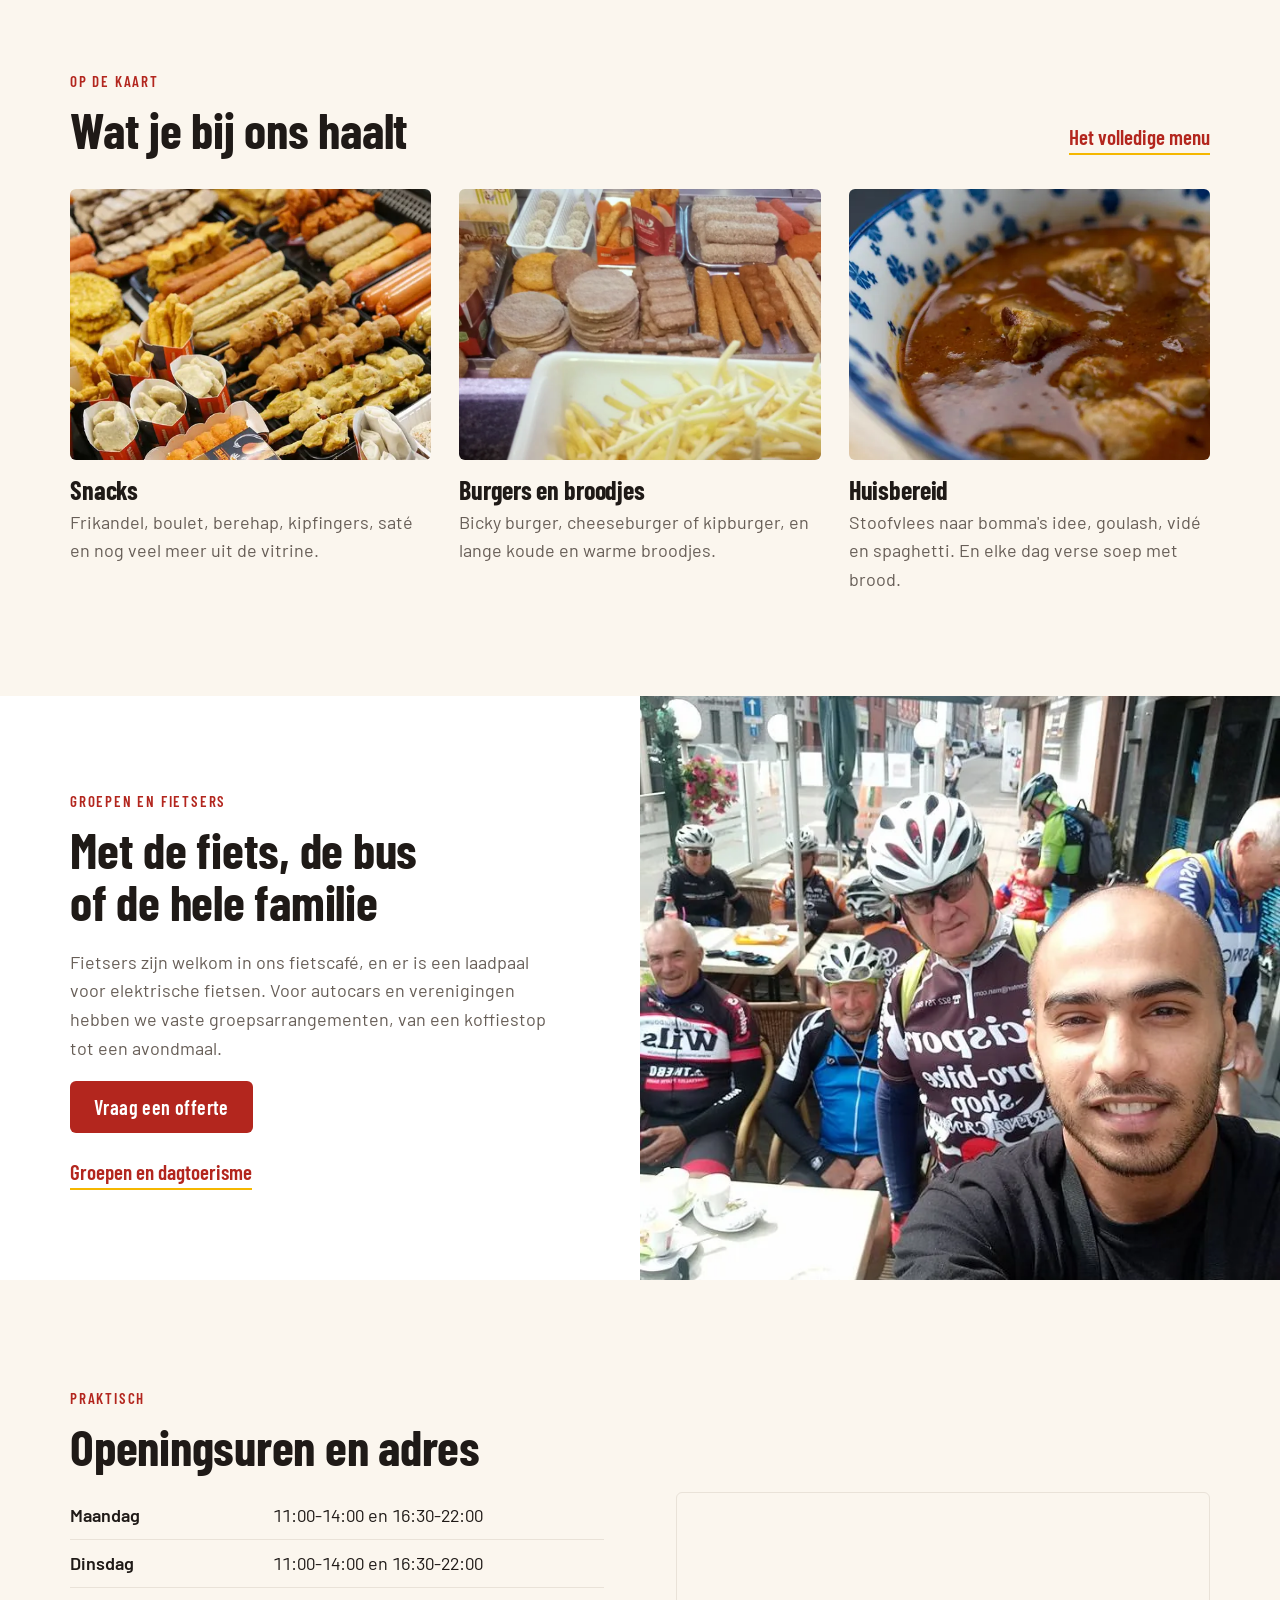
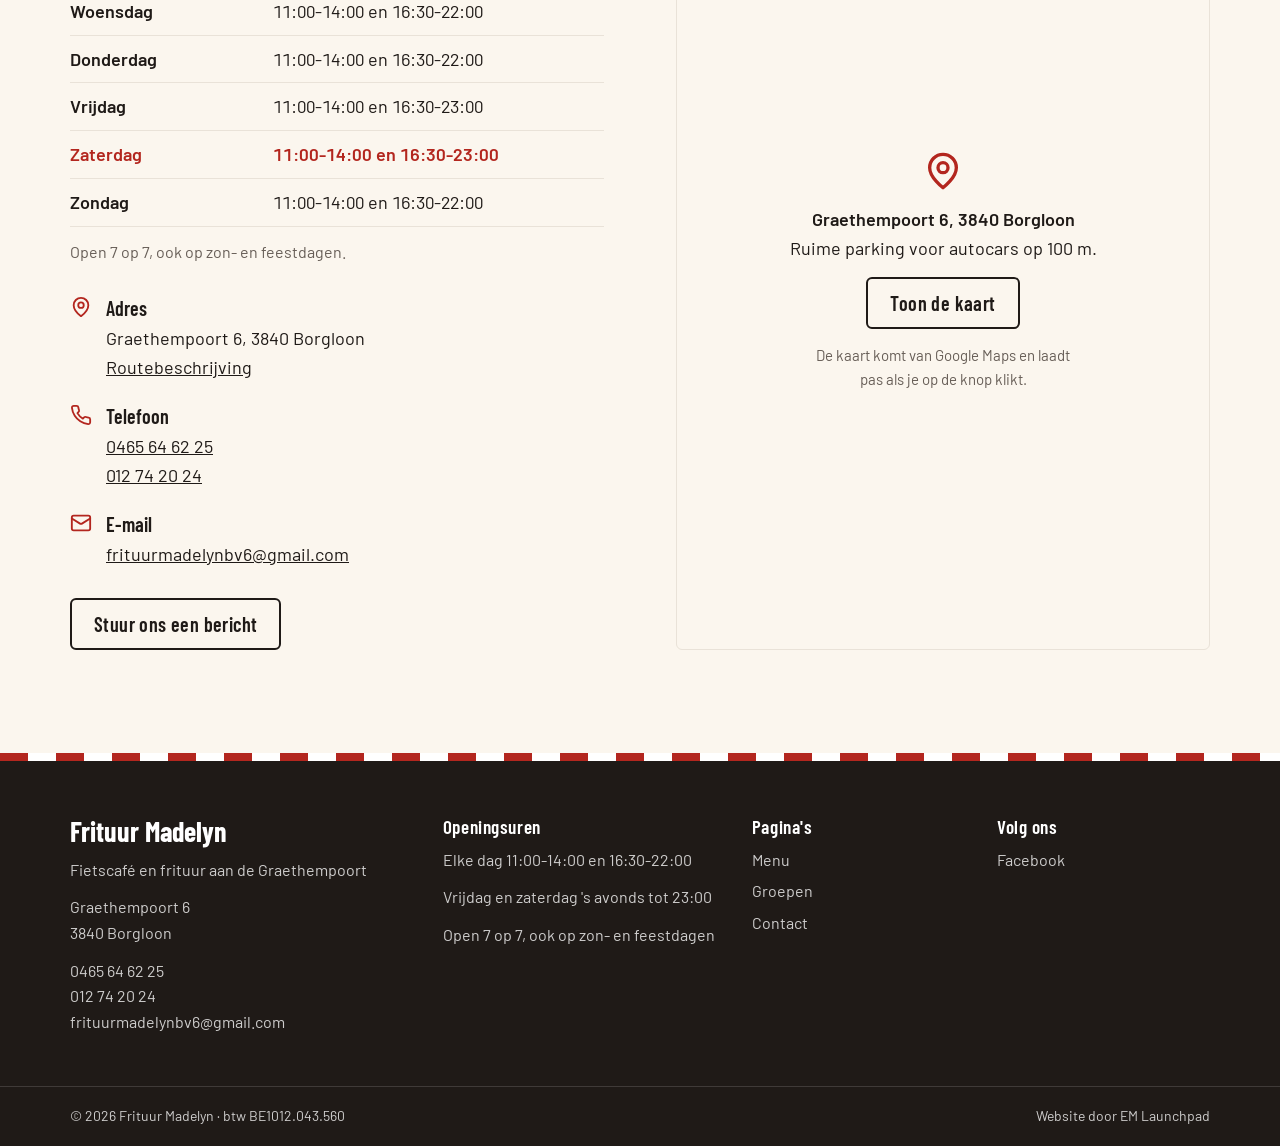
==== commit cf249f68: "Drop varkentje Amor from the menu, add goulash (feedback from Madelyn) Co-Authored-By: Claude Opus 5" ====
--- a/index.html
+++ b/index.html
@@ -114,7 +114,7 @@
         <p class="label">Welkom</p>
         <h2>Een frituur waar je ook kan blijven zitten</h2>
         <p>Op de gevel staat Taverne Graethempoort, binnen vind je Frituur Madelyn: fietscafé en frituur in één. Ravi en Sam staan er bekend om hun warme persoonlijkheid.</p>
-        <p>Je komt bij ons voor een pakje friet en een snack, maar ook voor verse dagsoep met brood, koude en warme broodjes, ambachtelijk ijs en koude schotels. Huisbereid zijn onder meer de spaghetti, het stoofvlees naar bomma's idee, varkentje Amor en vidé.</p>
+        <p>Je komt bij ons voor een pakje friet en een snack, maar ook voor verse dagsoep met brood, koude en warme broodjes, ambachtelijk ijs en koude schotels. Huisbereid zijn onder meer de spaghetti, het stoofvlees naar bomma's idee, de goulash en vidé.</p>
         <p>Je kan binnen eten of op het terras. Betalen kan ook met Bancontact.</p>
         <a class="more" href="/menu">Bekijk het menu</a>
       </div>
@@ -157,7 +157,7 @@
                  alt="Een kom met stukken vlees in saus">
           </div>
           <h3>Huisbereid</h3>
-          <p>Stoofvlees naar bomma's idee, vidé, spaghetti en varkentje Amor. En elke dag verse soep met brood.</p>
+          <p>Stoofvlees naar bomma's idee, goulash, vidé en spaghetti. En elke dag verse soep met brood.</p>
         </article>
       </div>
     </div>
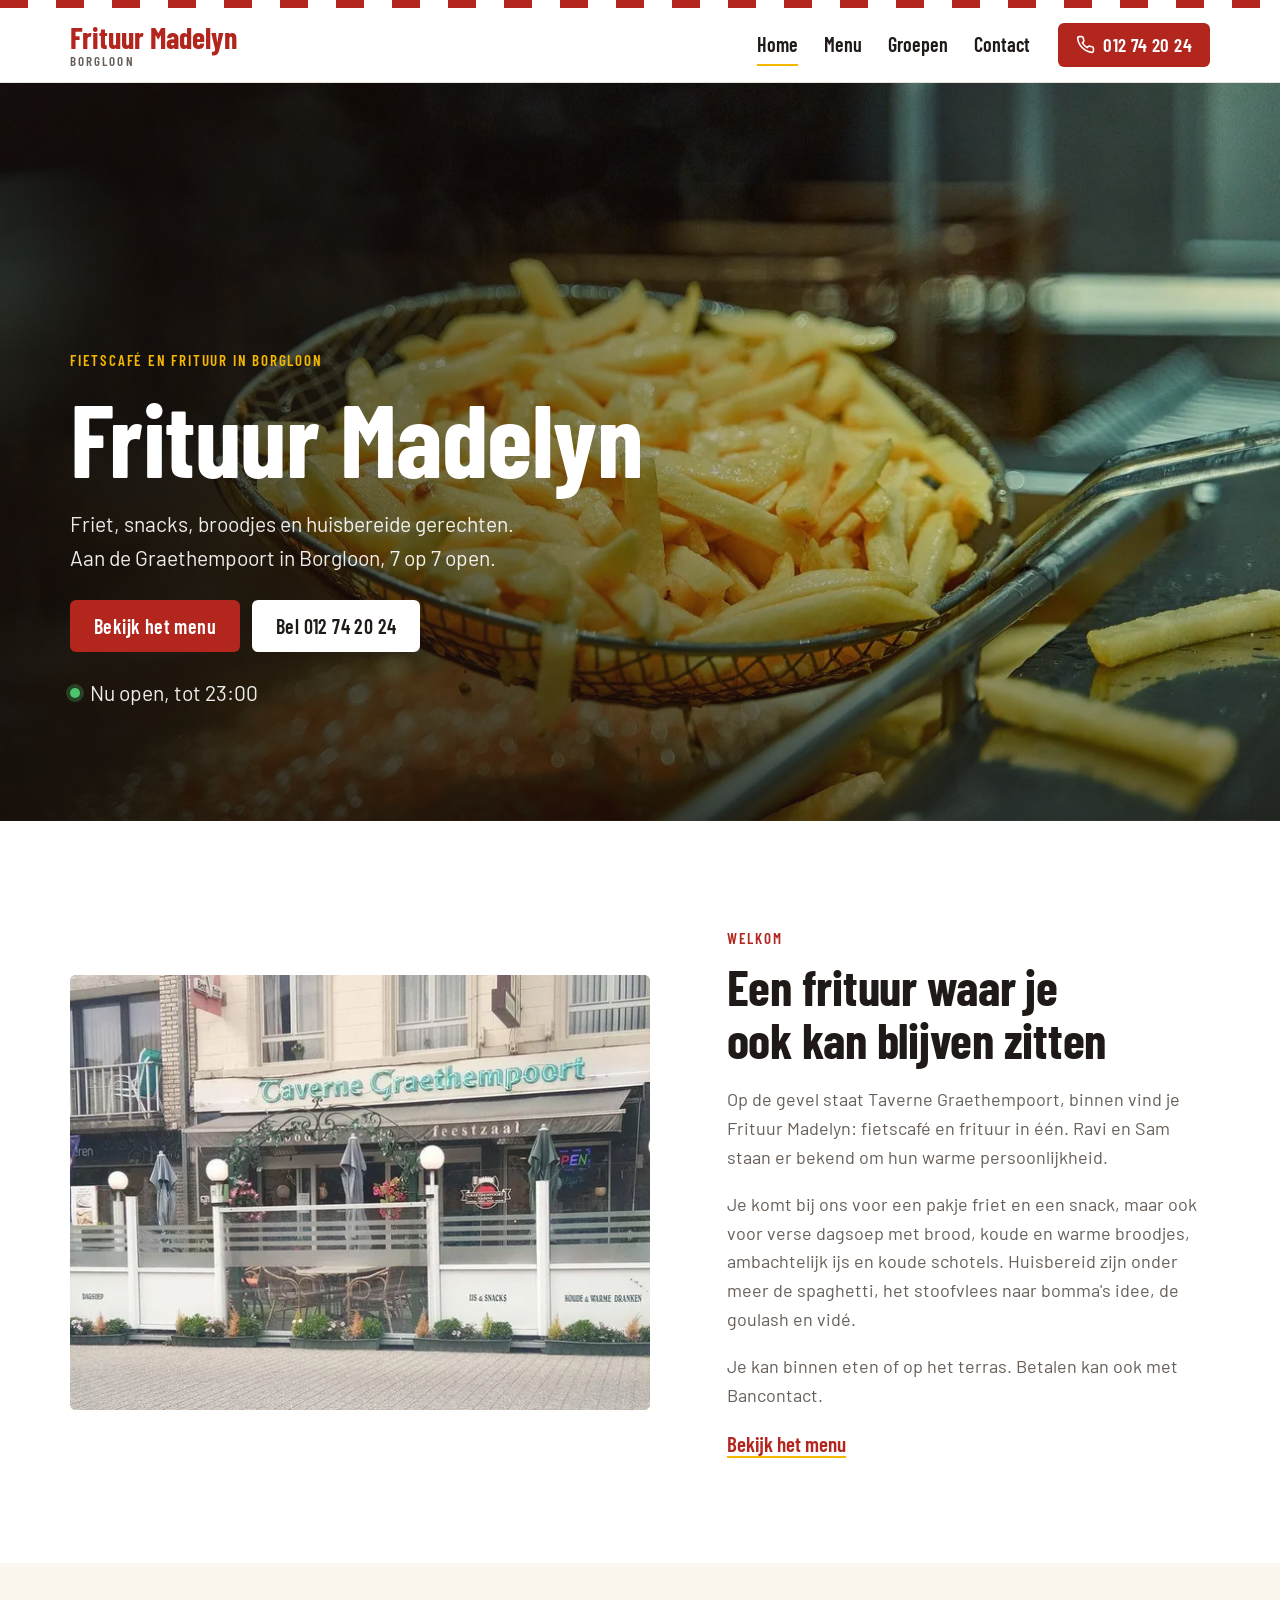
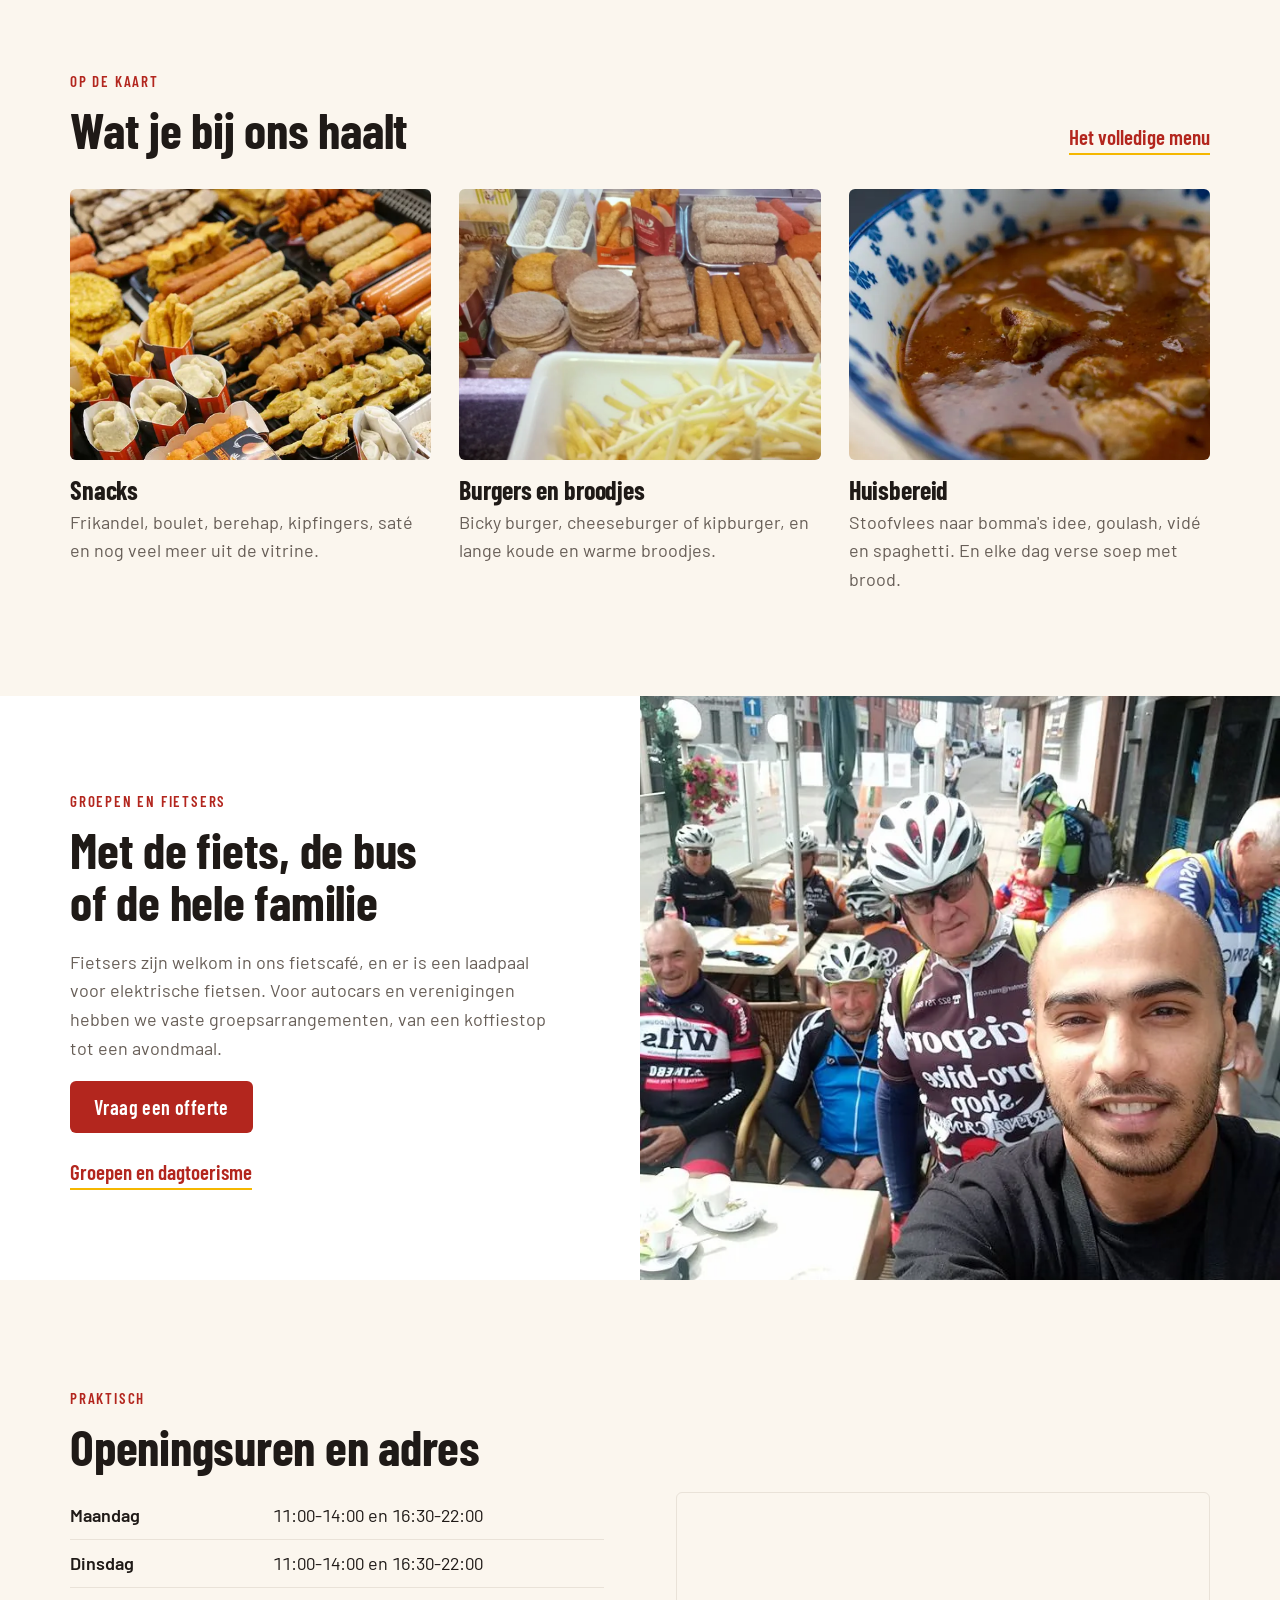
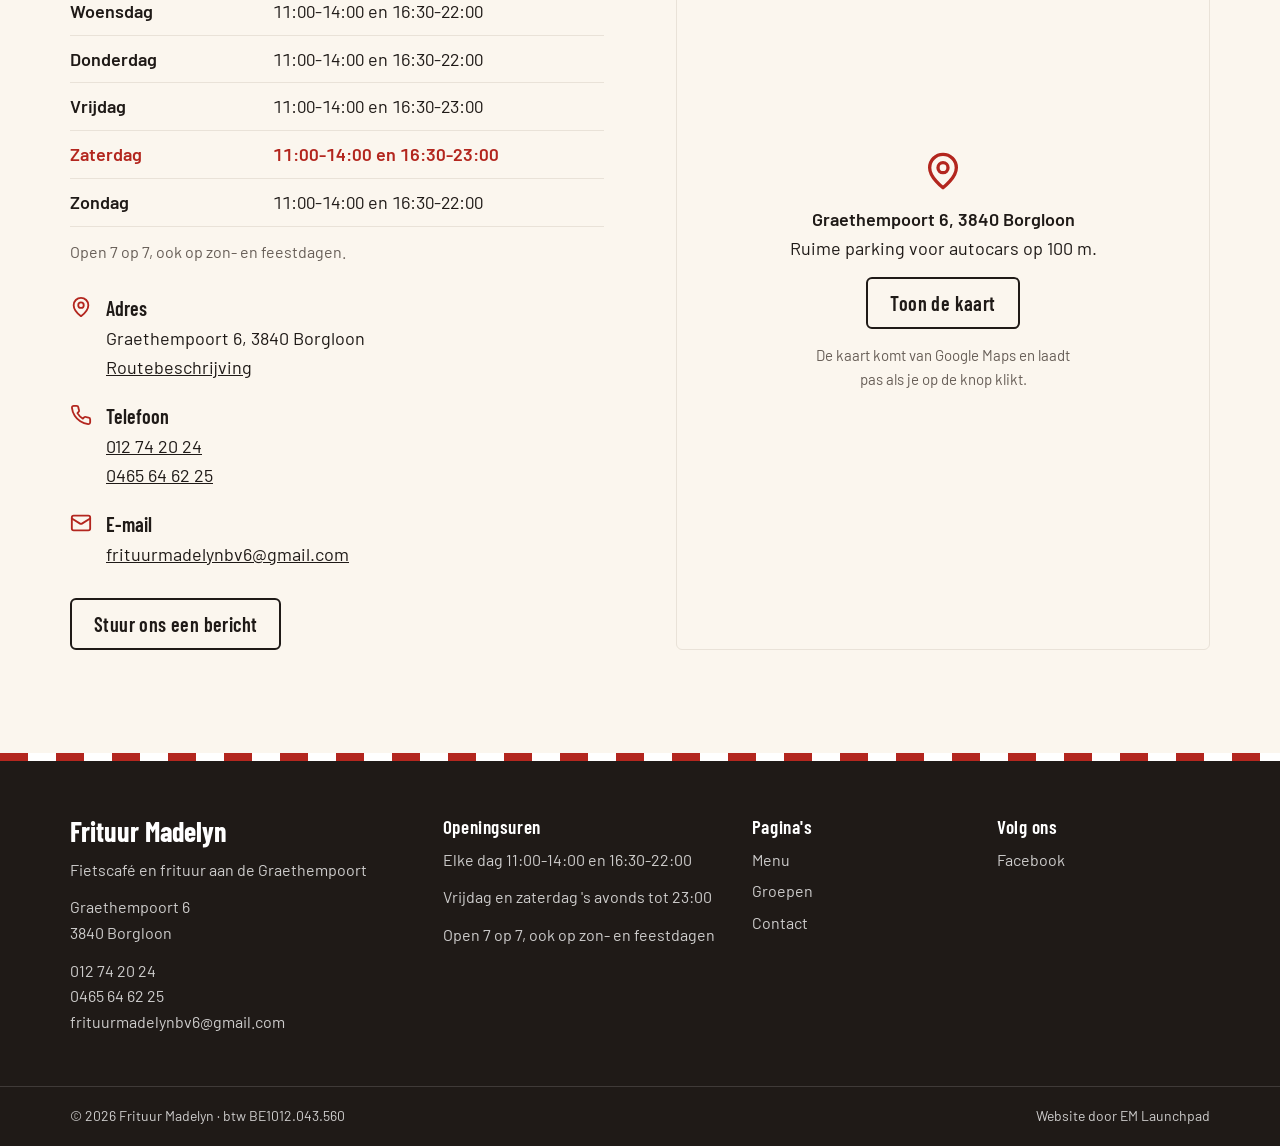
==== commit d2c68a78: "Make 012 74 20 24 the main phone number The landline is the main number (confirmed by Madelyn). It n" ====
--- a/index.html
+++ b/index.html
@@ -3,6 +3,7 @@
 <head>
 <meta charset="utf-8">
 <meta name="viewport" content="width=device-width, initial-scale=1">
+<meta name="google-site-verification" content="JVzvyAYlUv9kZUY5XDQe0jO9LDgnjA5xMlLONHerUuw">
 <title>Frituur Madelyn Borgloon | Fietscafé en frituur</title>
 <meta name="description" content="Frituur Madelyn aan de Graethempoort in Borgloon: friet, snacks, broodjes en huisbereide gerechten. Fietscafé, groepen en fietsers welkom.">
 <link rel="canonical" href="https://frituurmadelyn.be/">
@@ -34,7 +35,7 @@
   "alternateName": "Taverne Graethempoort",
   "description": "Fietscafé en frituur aan de Graethempoort in Borgloon.",
   "url": "https://frituurmadelyn.be/",
-  "telephone": "+32465646225",
+  "telephone": "+3212742024",
   "email": "frituurmadelynbv6@gmail.com",
   "vatID": "BE1012043560",
   "image": "https://frituurmadelyn.be/assets/img/og.jpg",
@@ -73,9 +74,9 @@
       <a href="/groepen">Groepen</a>
       <a href="/contact">Contact</a>
     </nav>
-    <a class="btn btn-red header-call" href="tel:+32465646225" aria-label="Bel 0465 64 62 25">
+    <a class="btn btn-red header-call" href="tel:+3212742024" aria-label="Bel 012 74 20 24">
       <svg viewBox="0 0 24 24" fill="none" stroke="currentColor" stroke-width="2" stroke-linecap="round" stroke-linejoin="round" aria-hidden="true"><path d="M22 16.92v3a2 2 0 0 1-2.18 2 19.79 19.79 0 0 1-8.63-3.07 19.5 19.5 0 0 1-6-6 19.79 19.79 0 0 1-3.07-8.67A2 2 0 0 1 4.11 2h3a2 2 0 0 1 2 1.72 12.84 12.84 0 0 0 .7 2.81 2 2 0 0 1-.45 2.11L8.09 9.91a16 16 0 0 0 6 6l1.27-1.27a2 2 0 0 1 2.11-.45 12.84 12.84 0 0 0 2.81.7A2 2 0 0 1 22 16.92z"/></svg>
-      <span class="call-long">0465 64 62 25</span><span class="call-short">Bel</span>
+      <span class="call-long">012 74 20 24</span><span class="call-short">Bel</span>
     </a>
     <button class="menu-toggle" type="button" aria-controls="nav" aria-expanded="false" aria-label="Menu openen">
       <svg viewBox="0 0 24 24" fill="none" stroke="currentColor" stroke-width="2" stroke-linecap="round" aria-hidden="true"><line x1="4" x2="20" y1="6" y2="6"/><line x1="4" x2="20" y1="12" y2="12"/><line x1="4" x2="20" y1="18" y2="18"/></svg>
@@ -96,7 +97,7 @@
       <p>Friet, snacks, broodjes en huisbereide gerechten. Aan de Graethempoort in Borgloon, 7 op 7 open.</p>
       <div class="buttons">
         <a class="btn btn-red" href="/menu">Bekijk het menu</a>
-        <a class="btn btn-white" href="tel:+32465646225">Bel 0465 64 62 25</a>
+        <a class="btn btn-white" href="tel:+3212742024">Bel 012 74 20 24</a>
       </div>
       <p class="status" data-today><span class="dot" aria-hidden="true"></span><span>Elke dag open, ook op zon- en feestdagen</span></p>
     </div>
@@ -206,7 +207,7 @@
             </div>
             <div class="fact">
               <svg viewBox="0 0 24 24" fill="none" stroke="currentColor" stroke-width="2" stroke-linecap="round" stroke-linejoin="round" aria-hidden="true"><path d="M22 16.92v3a2 2 0 0 1-2.18 2 19.79 19.79 0 0 1-8.63-3.07 19.5 19.5 0 0 1-6-6 19.79 19.79 0 0 1-3.07-8.67A2 2 0 0 1 4.11 2h3a2 2 0 0 1 2 1.72 12.84 12.84 0 0 0 .7 2.81 2 2 0 0 1-.45 2.11L8.09 9.91a16 16 0 0 0 6 6l1.27-1.27a2 2 0 0 1 2.11-.45 12.84 12.84 0 0 0 2.81.7A2 2 0 0 1 22 16.92z"/></svg>
-              <div><b>Telefoon</b><a href="tel:+32465646225">0465 64 62 25</a><br><a href="tel:+3212742024">012 74 20 24</a></div>
+              <div><b>Telefoon</b><a href="tel:+3212742024">012 74 20 24</a><br><a href="tel:+32465646225">0465 64 62 25</a></div>
             </div>
             <div class="fact">
               <svg viewBox="0 0 24 24" fill="none" stroke="currentColor" stroke-width="2" stroke-linecap="round" stroke-linejoin="round" aria-hidden="true"><rect width="20" height="16" x="2" y="4" rx="2"/><path d="m22 7-8.97 5.7a1.94 1.94 0 0 1-2.06 0L2 7"/></svg>
@@ -238,7 +239,7 @@
       <a class="logo" href="/">Frituur Madelyn</a>
       <p>Fietscafé en frituur aan de Graethempoort</p>
       <p>Graethempoort 6<br>3840 Borgloon</p>
-      <p><a href="tel:+32465646225">0465 64 62 25</a><br><a href="tel:+3212742024">012 74 20 24</a><br><a href="mailto:frituurmadelynbv6@gmail.com">frituurmadelynbv6@gmail.com</a></p>
+      <p><a href="tel:+3212742024">012 74 20 24</a><br><a href="tel:+32465646225">0465 64 62 25</a><br><a href="mailto:frituurmadelynbv6@gmail.com">frituurmadelynbv6@gmail.com</a></p>
     </div>
     <div>
       <h2 class="footer-title">Openingsuren</h2>
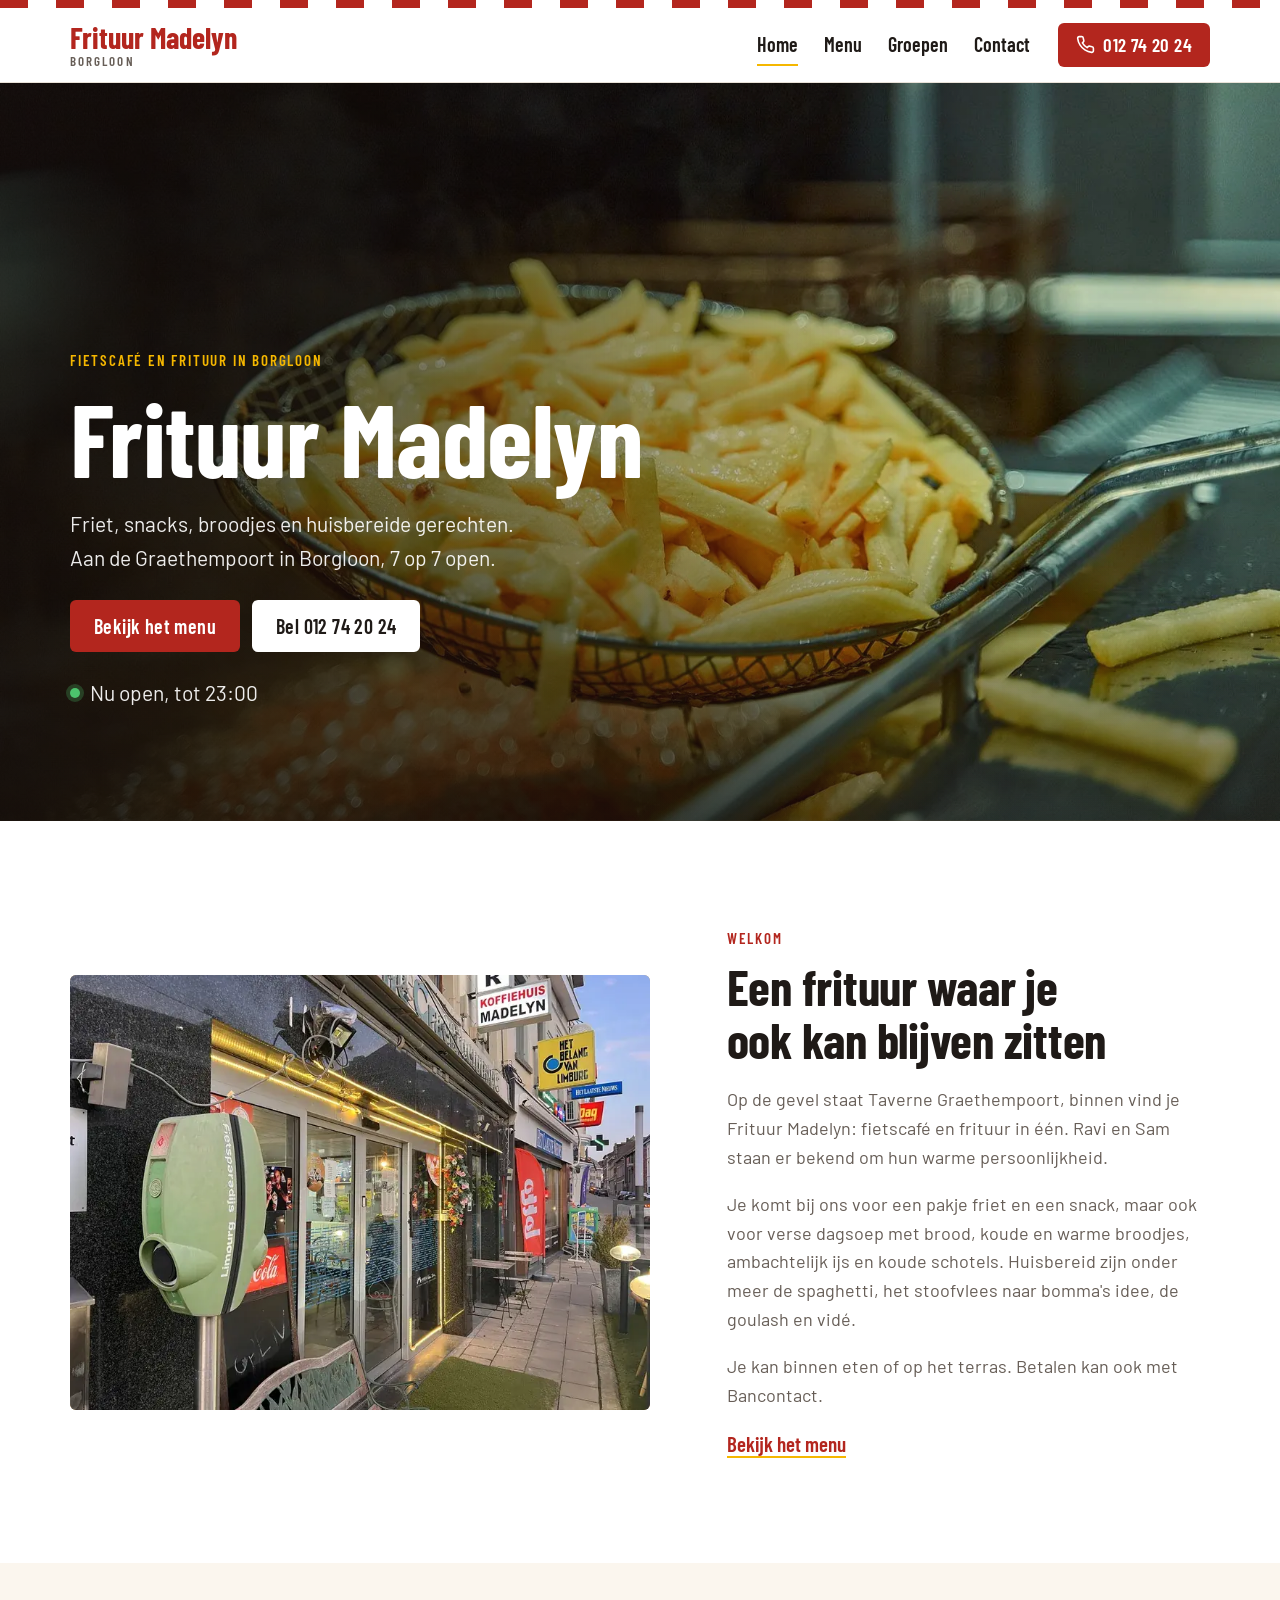
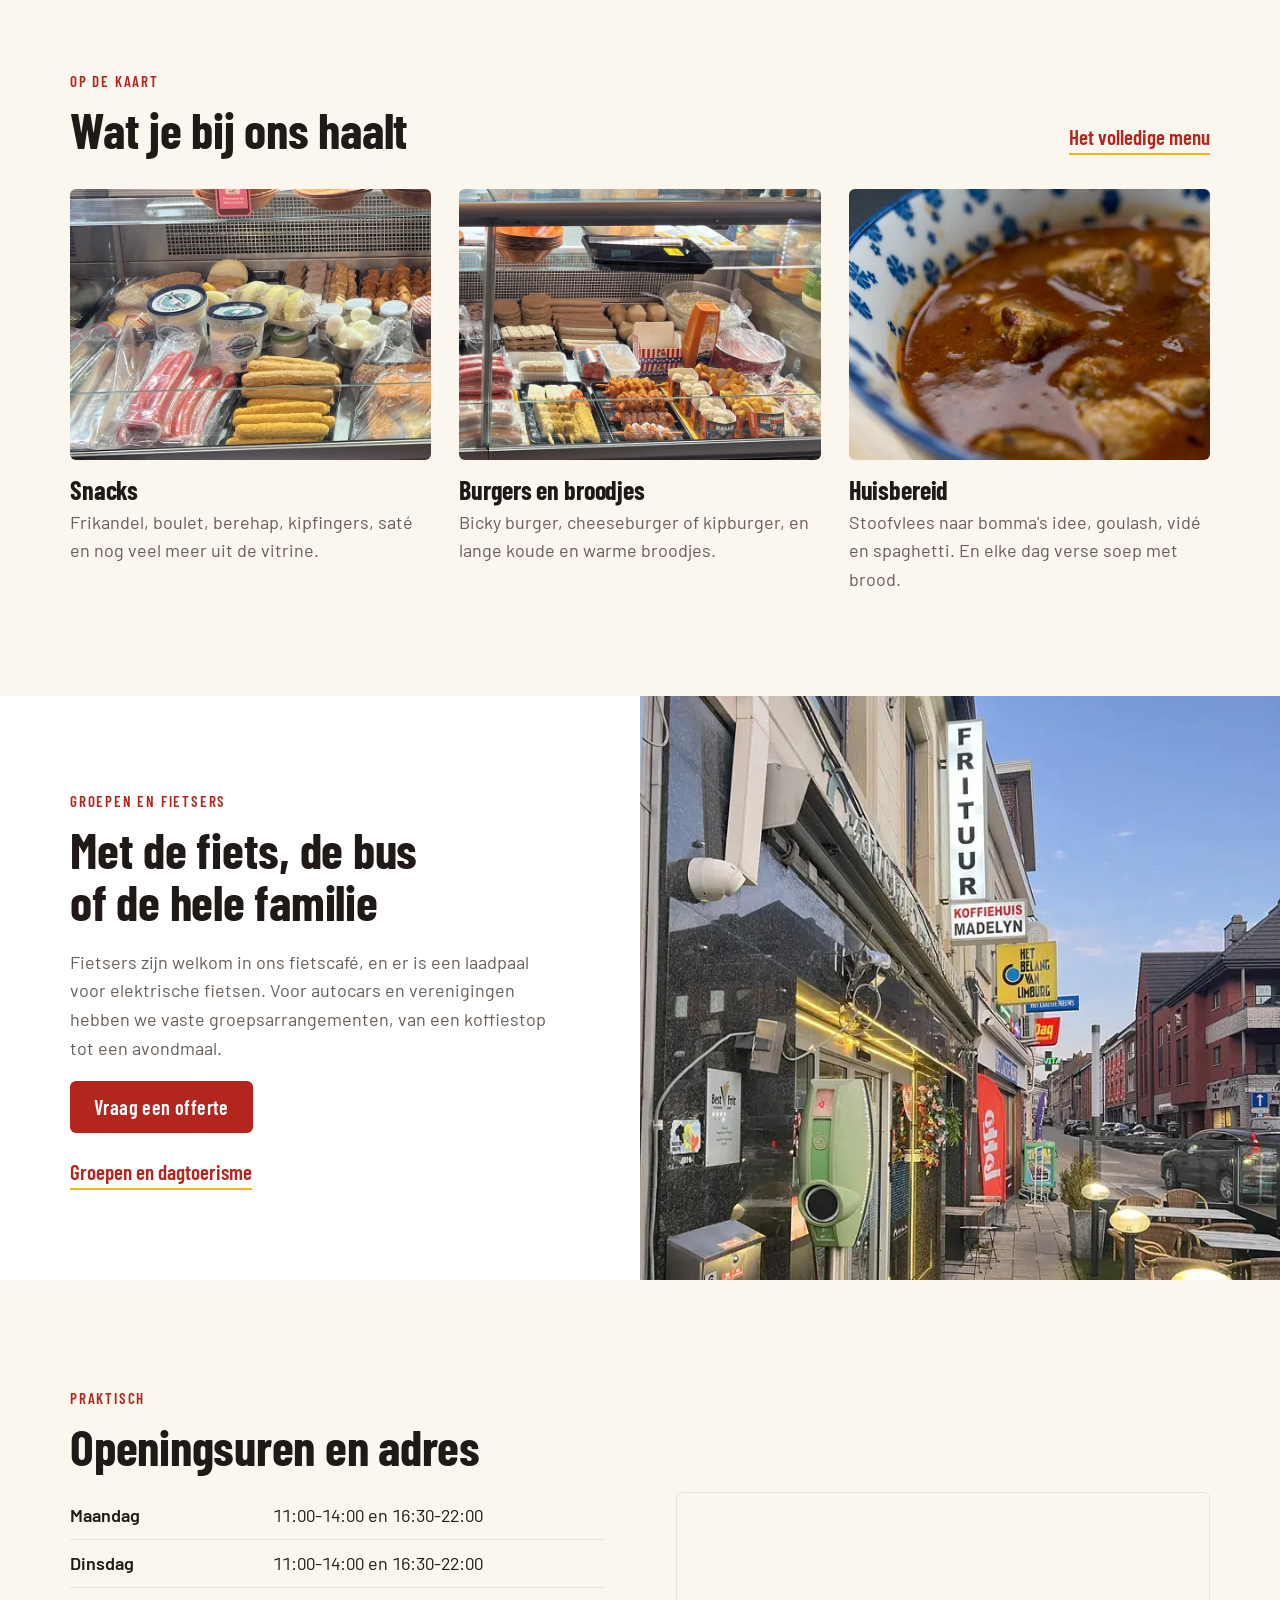
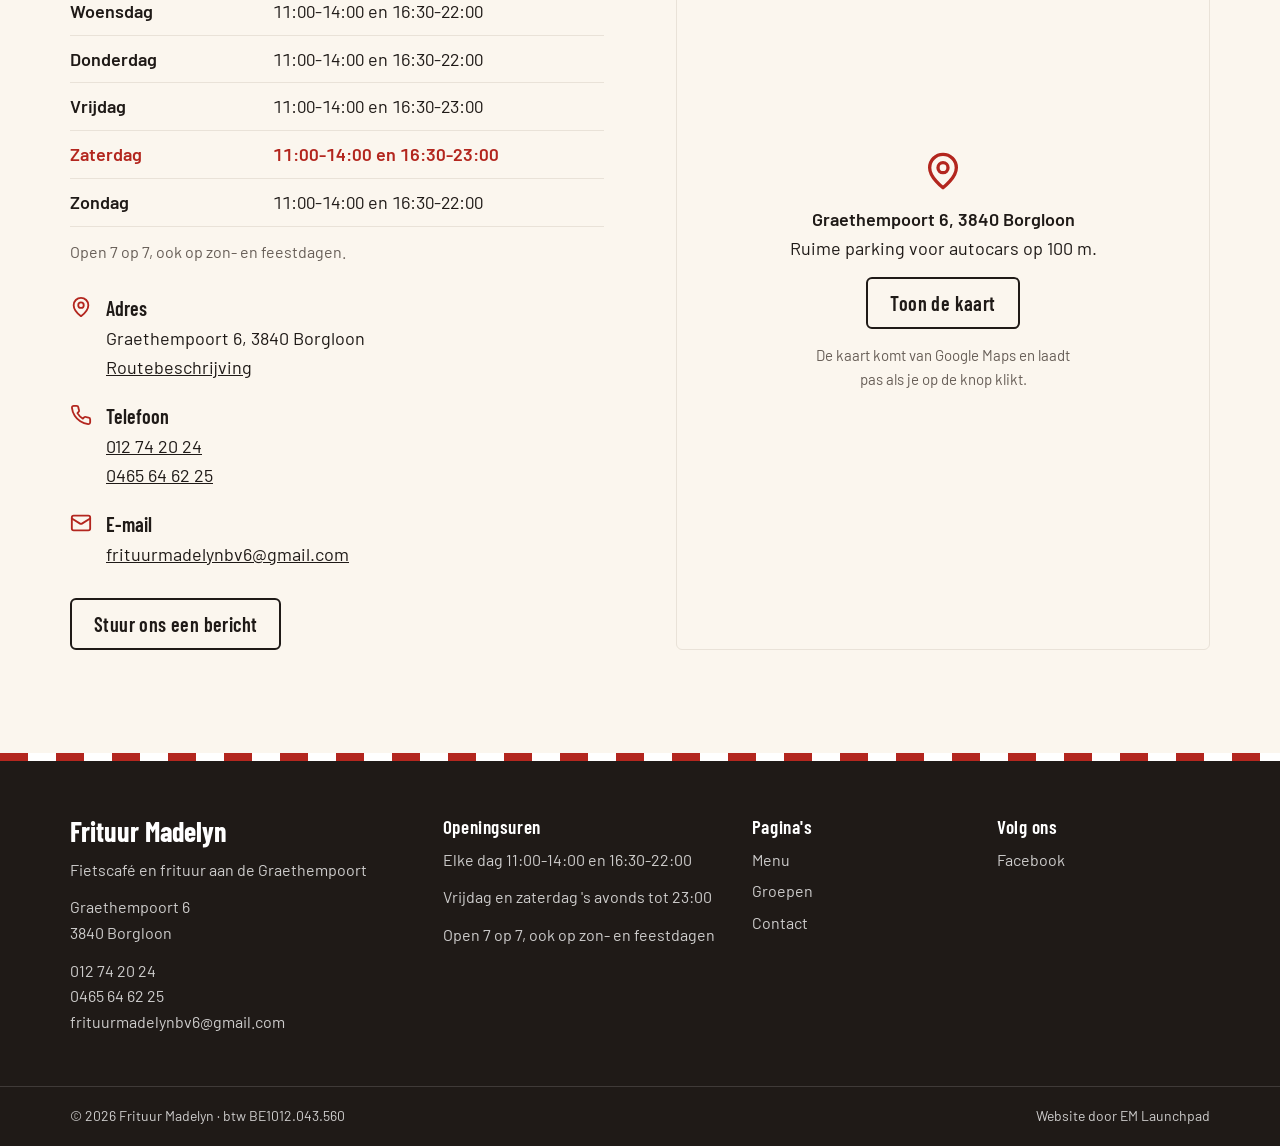
==== commit 97d702ef: "Own photos of the shop instead of old and uncertain ones New photos taken on site (28/10): entrance " ====
--- a/index.html
+++ b/index.html
@@ -24,7 +24,7 @@
 <link rel="icon" href="/assets/img/favicon.svg" type="image/svg+xml">
 <link rel="preload" href="/assets/fonts/barlow-condensed-700.woff2" as="font" type="font/woff2" crossorigin>
 <link rel="preload" href="/assets/fonts/barlow-400.woff2" as="font" type="font/woff2" crossorigin>
-<link rel="stylesheet" href="/assets/css/styles.css?v=20261026">
+<link rel="stylesheet" href="/assets/css/styles.css?v=20261028">
 
 <script type="application/ld+json">
 {
@@ -106,10 +106,10 @@
   <section class="section">
     <div class="wrap intro">
       <div class="photo fade">
-        <img src="/assets/img/gevel-graethempoort.webp"
-             srcset="/assets/img/gevel-graethempoort-800.webp 800w, /assets/img/gevel-graethempoort.webp 1100w"
-             sizes="(max-width: 900px) 100vw, 600px" width="1100" height="603" loading="lazy"
-             alt="De gevel van Taverne Graethempoort aan de Graethempoort in Borgloon, met het terras en de luifel">
+        <img src="/assets/img/gevel-madelyn.webp"
+             srcset="/assets/img/gevel-madelyn-800.webp 800w, /assets/img/gevel-madelyn.webp 1100w"
+             sizes="(max-width: 900px) 100vw, 600px" width="1100" height="825" loading="lazy"
+             alt="De ingang van Frituur Madelyn aan de Graethempoort in Borgloon, met het bord Koffiehuis Madelyn en de laadpaal voor elektrische fietsen">
       </div>
       <div class="fade">
         <p class="label">Welkom</p>
@@ -134,18 +134,16 @@
       <div class="dishes">
         <article class="dish fade">
           <div class="photo">
-            <img src="/assets/img/snackvitrine-800.webp"
-                 srcset="/assets/img/snackvitrine-800.webp 800w, /assets/img/snackvitrine-1600.webp 1600w"
-                 sizes="(max-width: 760px) 100vw, 360px" width="800" height="402" loading="lazy"
-                 alt="Een snackvitrine met kroketten, saté, worsten en kipfingers">
+            <img src="/assets/img/vitrine-snacks.webp" width="800" height="600" loading="lazy"
+                 alt="Onze vitrine aan de toog met frikandellen, kroketten, worsten en gekookte eieren">
           </div>
           <h3>Snacks</h3>
           <p>Frikandel, boulet, berehap, kipfingers, saté en nog veel meer uit de vitrine.</p>
         </article>
         <article class="dish fade">
           <div class="photo">
-            <img src="/assets/img/toog-hamburgers.webp" width="800" height="600" loading="lazy"
-                 alt="Platte hamburgers, kroketten en frikandellen in de vitrine aan onze toog, met een bak friet ervoor">
+            <img src="/assets/img/vitrine-burgers.webp" width="800" height="600" loading="lazy"
+                 alt="Hamburgers, sateetjes, kipfingers en balletjes in onze vitrine aan de toog">
           </div>
           <h3>Burgers en broodjes</h3>
           <p>Bicky burger, cheeseburger of kipburger, en lange koude en warme broodjes.</p>
@@ -177,9 +175,10 @@
       </div>
     </div>
     <div class="photo">
-      <img src="/assets/img/fietsers-terras.webp" width="720" height="960" loading="lazy"
-           sizes="(max-width: 900px) 100vw, 50vw"
-           alt="Een selfie op het terras van Frituur Madelyn: iemand van de zaak met een groep fietsers met helm">
+      <img src="/assets/img/gevel-frituur.webp"
+           srcset="/assets/img/gevel-frituur-720.webp 720w, /assets/img/gevel-frituur.webp 1080w"
+           width="1080" height="1440" loading="lazy" sizes="(max-width: 900px) 100vw, 50vw"
+           alt="De gevel van Frituur Madelyn met het lichtbord Frituur Koffiehuis Madelyn, de laadpaal voor elektrische fietsen en het terras">
     </div>
   </section>
 
--- a/assets/css/styles.css
+++ b/assets/css/styles.css
@@ -237,7 +237,7 @@
 .party .text { padding: clamp(48px, 7vw, 96px) clamp(20px, 6vw, 80px) clamp(48px, 7vw, 96px) max(20px, calc(50cqw - var(--wrap) / 2)); align-self: center; }
 .party .text p:not(.label) { color: var(--muted); max-width: 54ch; }
 .party .photo { position: relative; border-radius: 0; min-height: 460px; }
-.party .photo img { position: absolute; inset: 0; object-position: 50% 38%; }
+.party .photo img { position: absolute; inset: 0; object-position: 50% 10%; }
 
 /* ---------- openingsuren & contact ---------- */
 .contact { display: grid; grid-template-columns: 1fr 1fr; gap: clamp(32px, 6vw, 72px); align-items: start; }
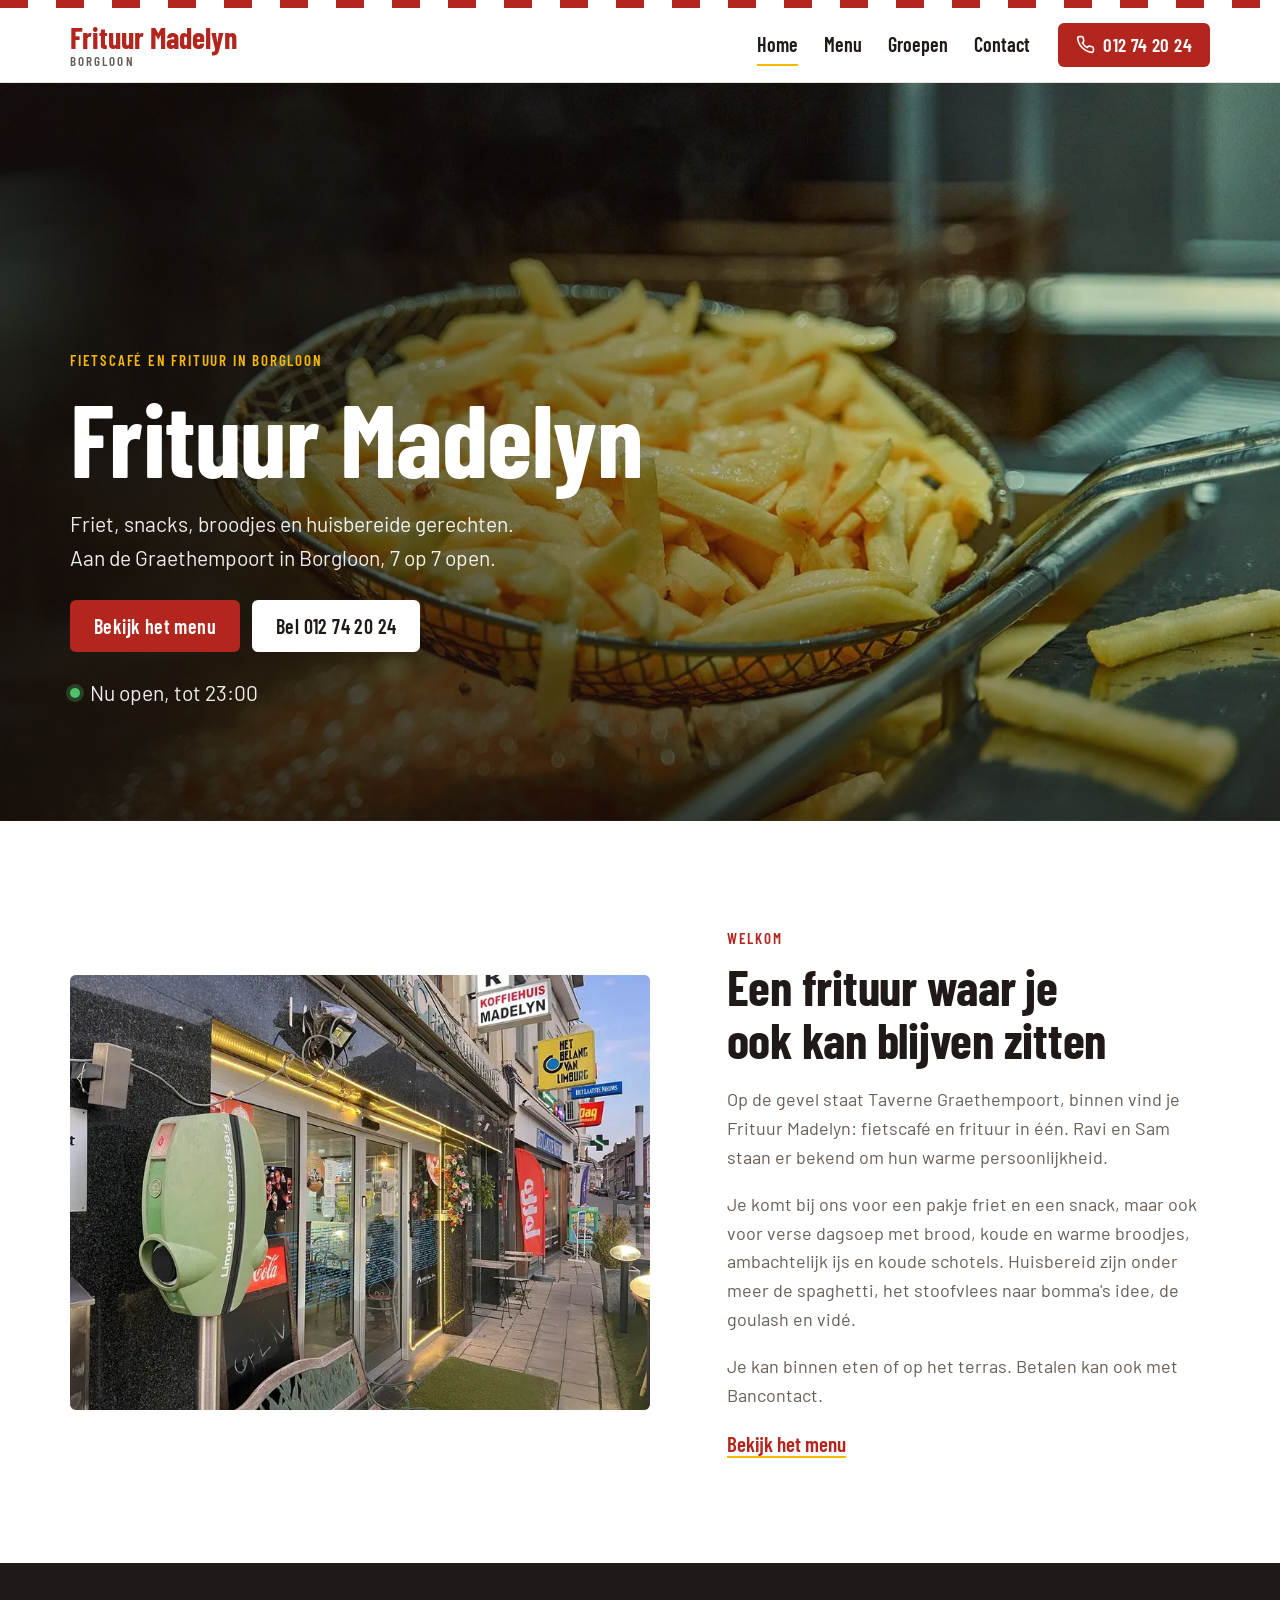
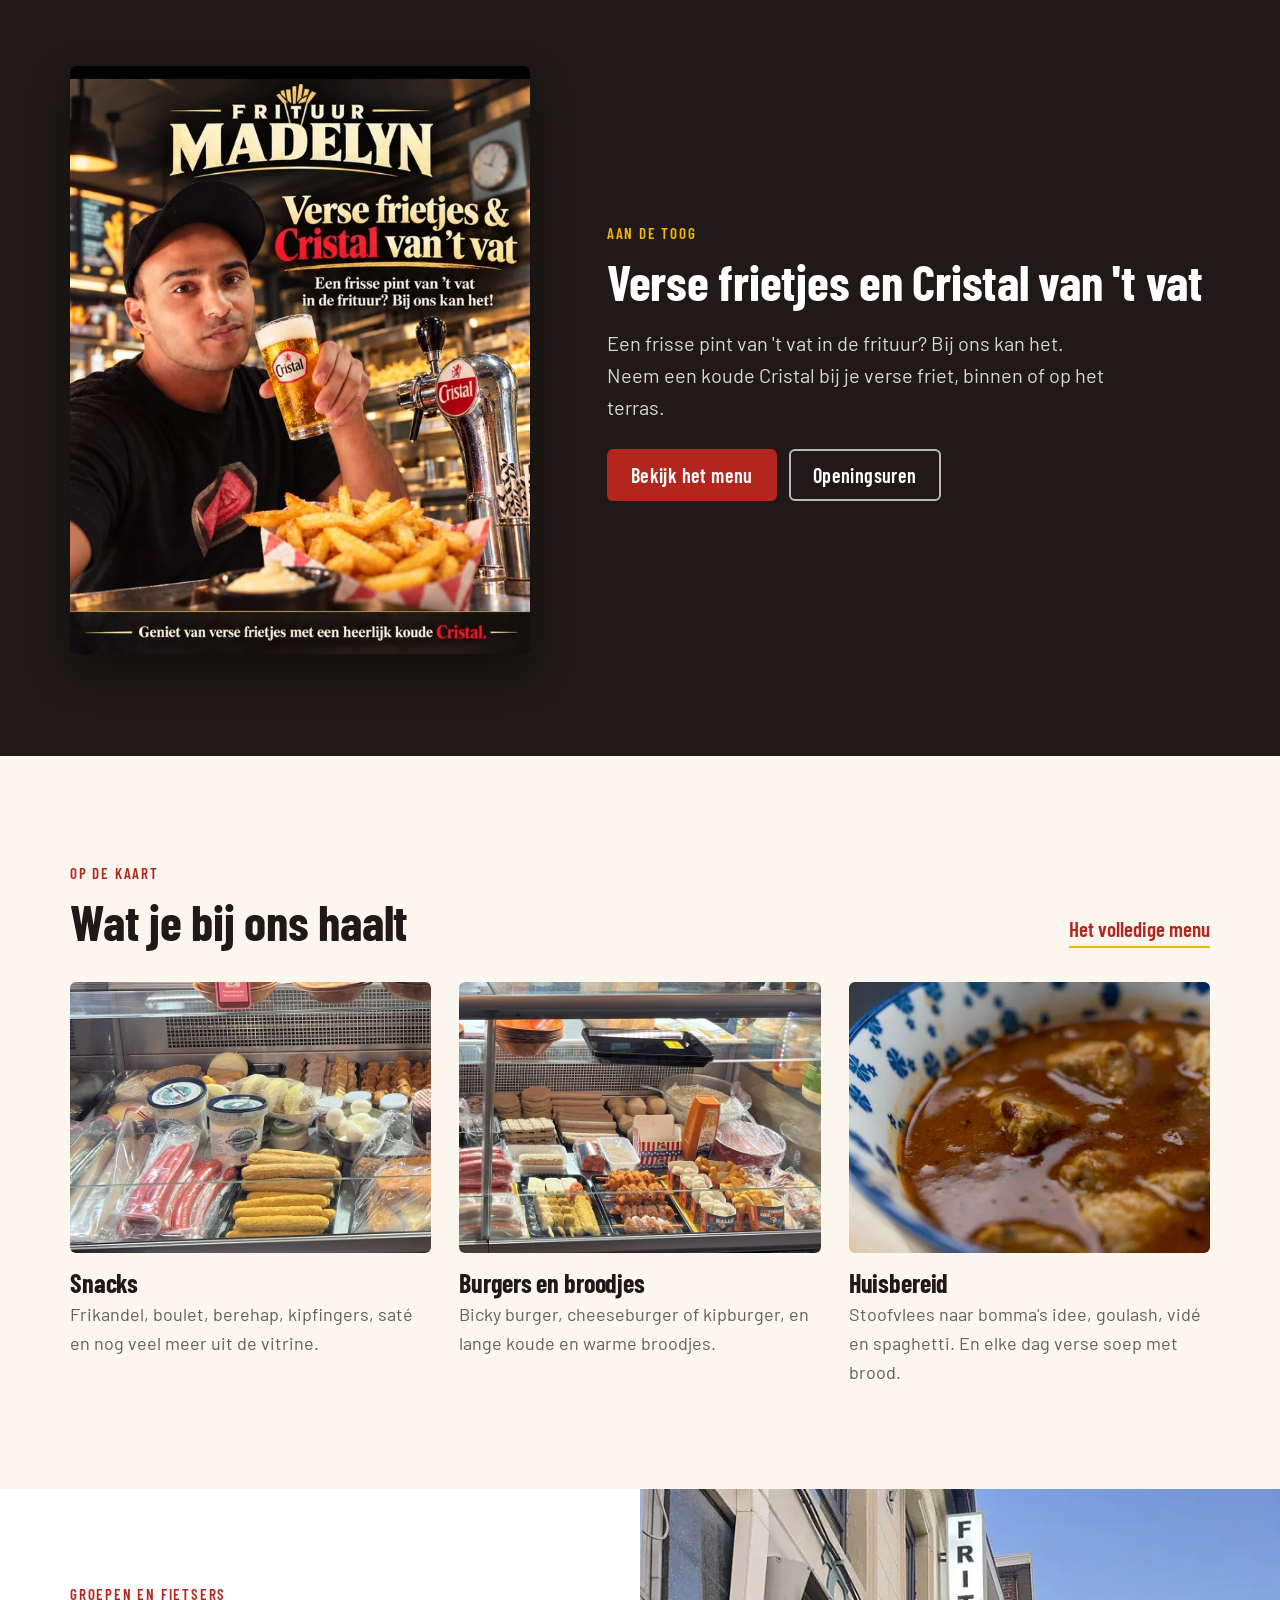
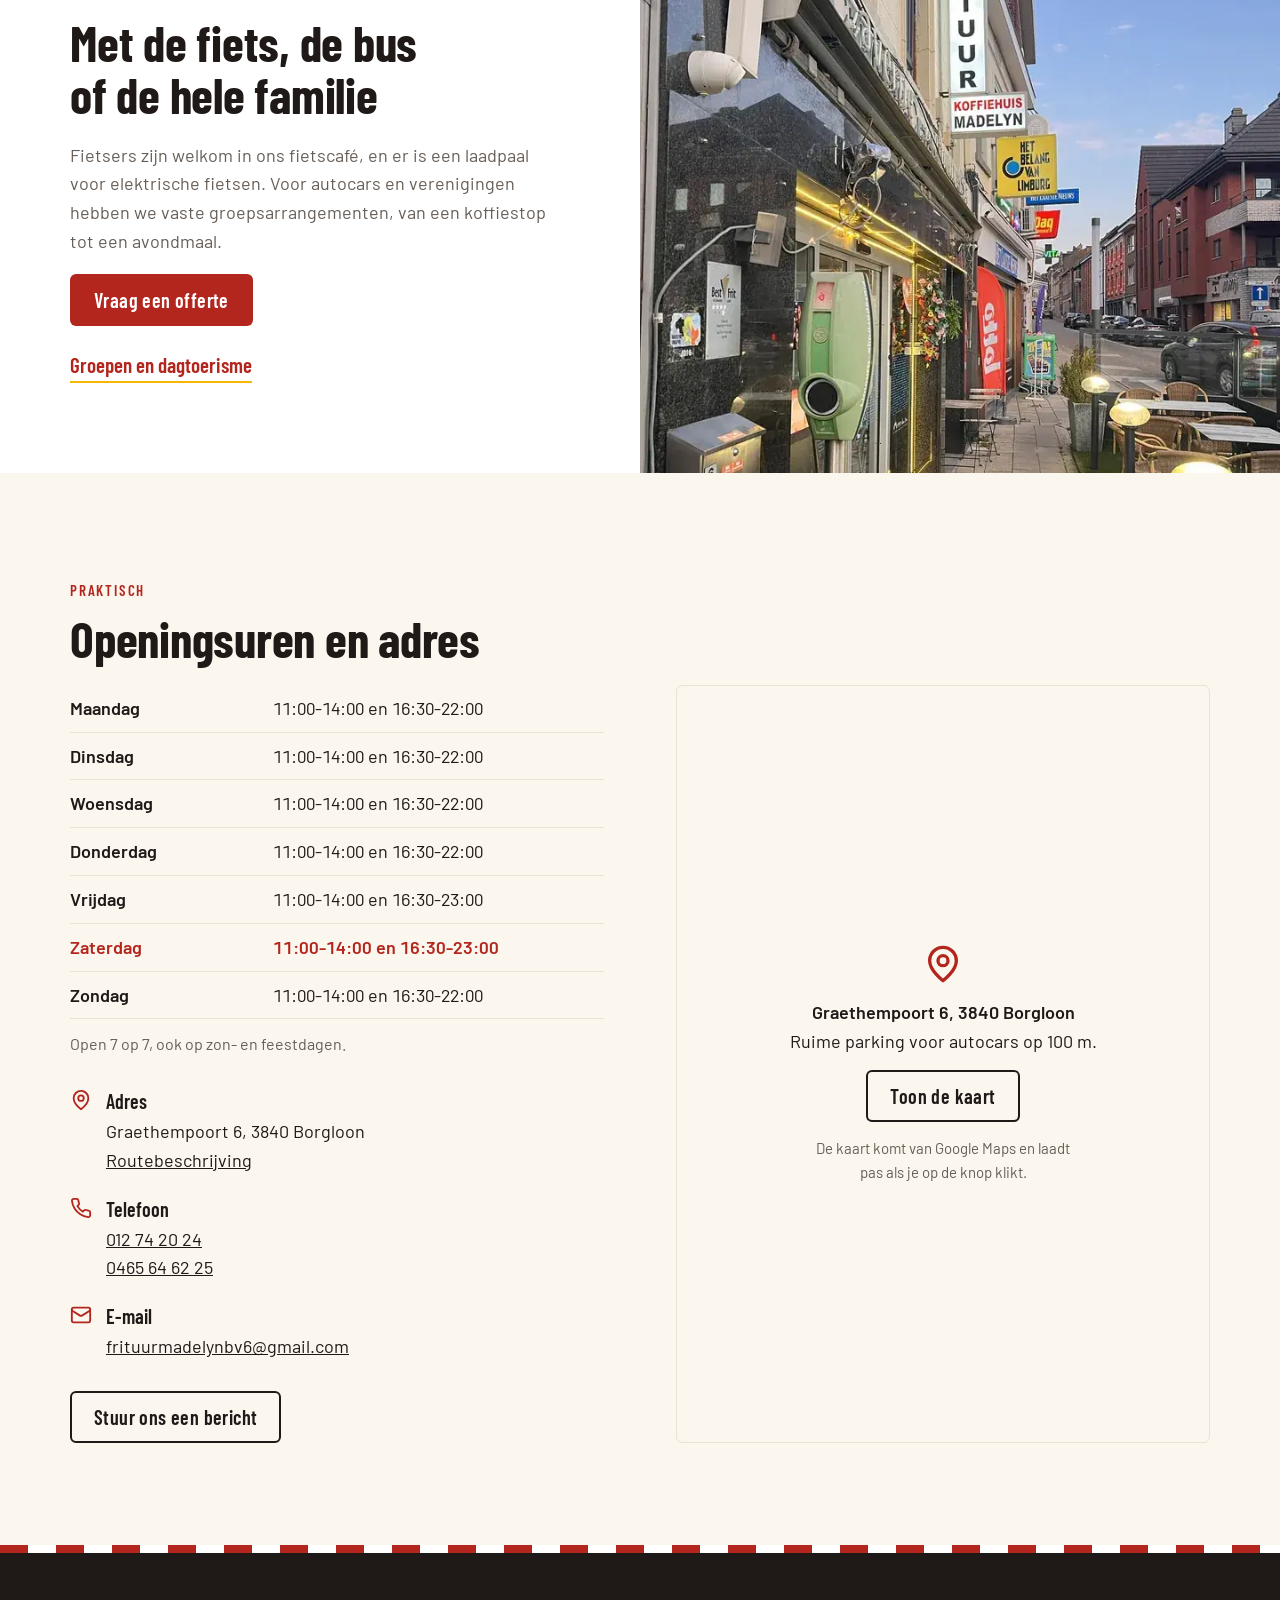
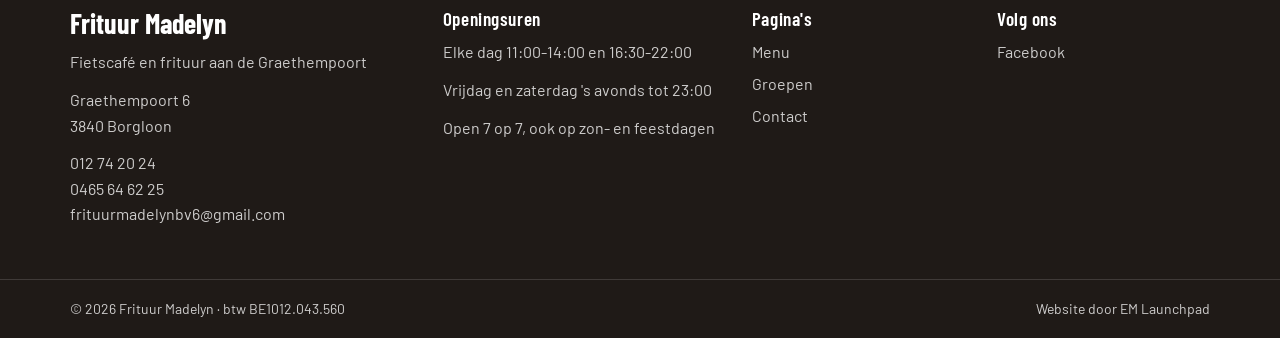
==== commit 14734d58: "Add the Cristal van 't vat poster to the homepage Co-Authored-By: Claude Opus 5.5 <noreply@anthropic" ====
--- a/index.html
+++ b/index.html
@@ -24,7 +24,7 @@
 <link rel="icon" href="/assets/img/favicon.svg" type="image/svg+xml">
 <link rel="preload" href="/assets/fonts/barlow-condensed-700.woff2" as="font" type="font/woff2" crossorigin>
 <link rel="preload" href="/assets/fonts/barlow-400.woff2" as="font" type="font/woff2" crossorigin>
-<link rel="stylesheet" href="/assets/css/styles.css?v=20261028">
+<link rel="stylesheet" href="/assets/css/styles.css?v=20261120">
 
 <script type="application/ld+json">
 {
@@ -122,6 +122,26 @@
     </div>
   </section>
 
+  <section class="section tap">
+    <div class="wrap tap-grid">
+      <div class="tap-poster fade">
+        <img src="/assets/img/cristal-van-t-vat.webp"
+             srcset="/assets/img/cristal-van-t-vat-640.webp 640w, /assets/img/cristal-van-t-vat.webp 1213w"
+             sizes="(max-width: 900px) min(100vw - 40px, 480px), 460px" width="1213" height="1551" loading="lazy"
+             alt="Affiche van Frituur Madelyn: een man aan de toog met een pint Cristal, een bak verse friet en de Cristal-tap. Tekst: Verse frietjes en Cristal van 't vat. Een frisse pint van 't vat in de frituur? Bij ons kan het!">
+      </div>
+      <div class="fade">
+        <p class="label">Aan de toog</p>
+        <h2>Verse frietjes en Cristal van 't vat</h2>
+        <p>Een frisse pint van 't vat in de frituur? Bij ons kan het. Neem een koude Cristal bij je verse friet, binnen of op het terras.</p>
+        <div class="buttons">
+          <a class="btn btn-red" href="/menu">Bekijk het menu</a>
+          <a class="btn btn-ghost" href="#contact">Openingsuren</a>
+        </div>
+      </div>
+    </div>
+  </section>
+
   <section class="section soft">
     <div class="wrap">
       <div class="head-row fade">
--- a/assets/css/styles.css
+++ b/assets/css/styles.css
@@ -230,6 +230,17 @@
 .dish:hover .photo img { transform: scale(1.04); }
 .dish h3 { margin-bottom: 4px; }
 .dish p { color: var(--muted); margin: 0; }
+
+/* ---------- Cristal van 't vat (affiche) ---------- */
+.tap { background: var(--ink); color: #fff; }
+.tap-grid { display: grid; grid-template-columns: minmax(0, 460px) minmax(0, 1fr); gap: clamp(32px, 6vw, 80px); align-items: center; }
+.tap-poster img { width: 100%; border-radius: var(--radius); box-shadow: 0 18px 40px rgba(0, 0, 0, .45); }
+.tap .label { color: var(--yellow); }
+.tap h2 { color: #fff; }
+.tap p:not(.label) { color: rgba(255, 255, 255, .82); max-width: 46ch; font-size: 20px; }
+.tap .buttons { margin-top: 26px; }
+.btn-ghost { background: transparent; border-color: rgba(255, 255, 255, .7); color: #fff; }
+.btn-ghost:hover { background: #fff; color: var(--ink); }
 
 /* ---------- band met foto (groepen en feestzaal) ---------- */
 .party { display: grid; grid-template-columns: minmax(0, 1fr) min(50%, 720px); background: #fff; container-type: inline-size; }
@@ -464,7 +475,8 @@
 @media (max-width: 900px) {
   .intro, .contact, .cols, .page-head .wrap, .contact-page { grid-template-columns: 1fr; }
   .dishes { gap: 18px; }
-  .party { grid-template-columns: 1fr; }
+  .party, .tap-grid { grid-template-columns: 1fr; }
+  .tap-poster { max-width: 480px; }
   .party .text { padding-left: 20px; }
   .party .photo { min-height: 420px; order: -1; }
   .menu-list { grid-template-columns: 1fr 1fr; column-gap: 28px; }
